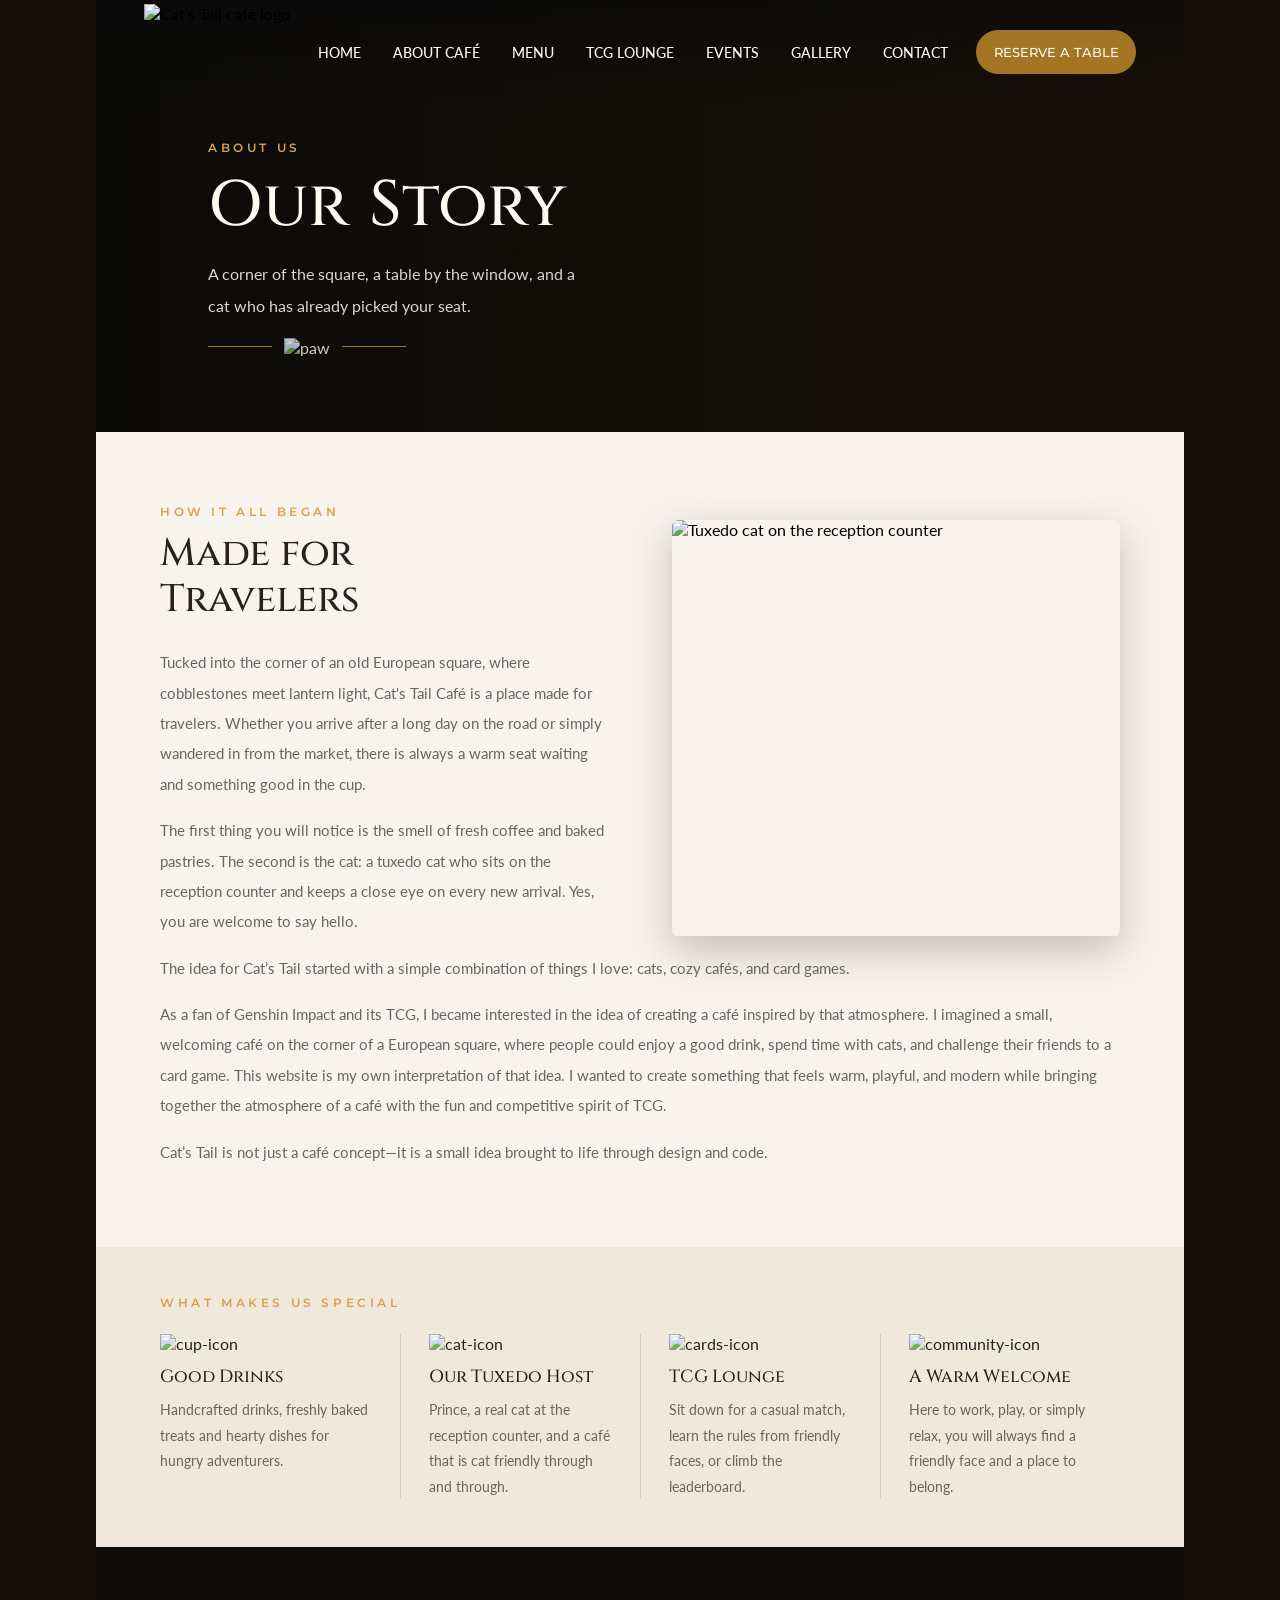
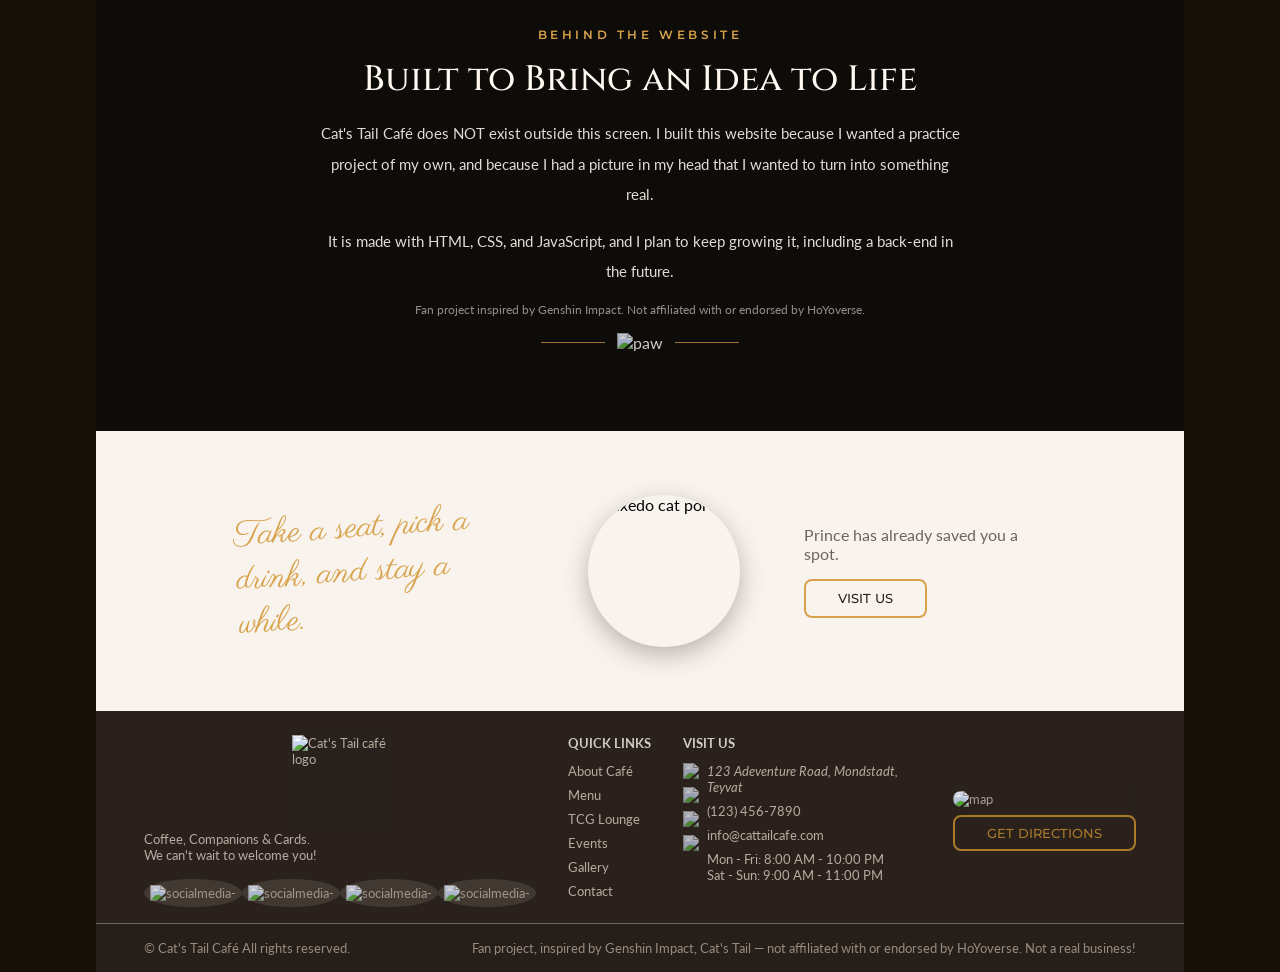
==== about.html @ 35243f30 "Add files via upload" ====
<!doctype html>
<html lang="en">
  <head>
    <meta charset="UTF-8" />
    <meta name="viewport" content="width=device-width, initial-scale=1.0" />
    <link rel="stylesheet" href="style--index.css" />
    <link rel="stylesheet" href="style--about.css" />
    <script src="js--index.js" defer></script>
    <title>Our Story – Cat's Tail Café</title>
    <link rel="shortcut icon" href="pointer/paw---icon-top.png" type="" />
  </head>

  <body>
    <!-- nav -->
    <nav class="nav-font">
      <div class="nav-logo">
        <img
          src="logo/logo.png"
          alt="Cat's Tail café logo"
          style="height: 6rem; filter: saturate(90%)"
        />
      </div>
      <!--logo-->
      <!-- hamburger button (visible only on small screens) -->
      <button
        class="menu-toggle"
        id="menuToggle"
        aria-label="Toggle menu"
        aria-controls="navMenu"
        aria-expanded="false"
      >
        <span></span>
        <span></span>
        <span></span>
      </button>

      <div class="nav-menu" id="navMenu">
        <ul>
          <li>
            <a href="index.html">HOME</a>
          </li>
          <li>
            <a href="about.html">ABOUT CAFÉ</a>
          </li>
          <li>
            <a href="menu.html">MENU</a>
          </li>
          <li>
            <a href="index.html#tcg">TCG LOUNGE</a>
          </li>
          <li>
            <a href="index.html#event-gallery">EVENTS</a>
          </li>
          <li>
            <a href="gallery.html">GALLERY</a>
          </li>
          <li>
            <a href="#footer" class="smooth-scroll" data-target="#footer"
              >CONTACT</a
            >
          </li>
        </ul>
        <!--nav-->

        <a href="reservation.html" class="btn-base btn-reserve"
          >RESERVE A TABLE</a
        >
        <!--reservation-->
      </div>
    </nav>
    <!-- main -->
    <main>
      <!-- HERO -->
      <section class="about-hero">
        <div class="about-hero-text">
          <p class="about-label">ABOUT US</p>
          <h1 class="heading-font">Our Story</h1>
          <p class="about-sub">
            A corner of the square, a table by the window, and a cat who has
            already picked your seat.
          </p>
          <div class="about-orn">
            <img
              src="icon/paw-img--ylw-removedbg.png"
              alt="paw"
              style="opacity: 80%"
            />
          </div>
        </div>
      </section>

      <!-- HOW IT ALL BEGAN -->
      <section class="about-begin">
        <div class="about-begin-text">
          <p class="about-label">HOW IT ALL BEGAN</p>
          <h2 class="heading-font">Made for<br />Travelers</h2>
          <p>
            Tucked into the corner of an old European square, where cobblestones
            meet lantern light, Cat's Tail Café is a place made for travelers.
            Whether you arrive after a long day on the road or simply wandered
            in from the market, there is always a warm seat waiting and
            something good in the cup.
          </p>
          <p>
            The first thing you will notice is the smell of fresh coffee and
            baked pastries. The second is the cat: a tuxedo cat who sits on the
            reception counter and keeps a close eye on every new arrival. Yes,
            you are welcome to say hello.
          </p>
        </div>
        <img
          src="img/about-begin--.png"
          alt="Tuxedo cat on the reception counter"
        />
      </section>
      <!-- about begin lower -->
      <section class="about-begin-lower">
        <div class="about-begin-text">
          <p>
            The idea for Cat’s Tail started with a simple combination of things
            I love: cats, cozy cafés, and card games.
          </p>
          <p>
            As a fan of Genshin Impact and its TCG, I became interested in the
            idea of creating a café inspired by that atmosphere. I imagined a
            small, welcoming café on the corner of a European square, where
            people could enjoy a good drink, spend time with cats, and challenge
            their friends to a card game. This website is my own interpretation
            of that idea. I wanted to create something that feels warm, playful,
            and modern while bringing together the atmosphere of a café with the
            fun and competitive spirit of TCG.
          </p>
          <p>
            Cat’s Tail is not just a café concept—it is a small idea brought to
            life through design and code.
          </p>
        </div>
      </section>

      <!-- WHAT MAKES US SPECIAL -->
      <section class="about-special">
        <p class="about-label">WHAT MAKES US SPECIAL</p>
        <div class="about-special-grid">
          <div class="about-special-item">
            <img src="icon/cup-icon-removebg.png" alt="cup-icon" />
            <h3 class="heading-font">Good Drinks</h3>
            <p>
              Handcrafted drinks, freshly baked treats and hearty dishes for
              hungry adventurers.
            </p>
          </div>
          <div class="about-special-item">
            <img src="icon/cat-icon--removedbg.png" alt="cat-icon" />
            <h3 class="heading-font">Our Tuxedo Host</h3>
            <p>
              Prince, a real cat at the reception counter, and a café that is
              cat friendly through and through.
            </p>
          </div>
          <div class="about-special-item">
            <img src="icon/cards-icon-removebg.png" alt="cards-icon" />
            <h3 class="heading-font">TCG Lounge</h3>
            <p>
              Sit down for a casual match, learn the rules from friendly faces,
              or climb the leaderboard.
            </p>
          </div>
          <div class="about-special-item">
            <img src="icon/community-icon-removebg.png" alt="community-icon" />
            <h3 class="heading-font">A Warm Welcome</h3>
            <p>
              Here to work, play, or simply relax, you will always find a
              friendly face and a place to belong.
            </p>
          </div>
        </div>
      </section>

      <!-- BEHIND THE WEBSITE -->
      <section class="about-mission">
        <div class="about-mission-text">
          <p class="about-label">BEHIND THE WEBSITE</p>
          <h2 class="heading-font">Built to Bring an Idea to Life</h2>
          <p>
            Cat's Tail Café does NOT exist outside this screen. I built this
            website because I wanted a practice project of my own, and because I
            had a picture in my head that I wanted to turn into something real.
          </p>
          <p>
            It is made with HTML, CSS, and JavaScript, and I plan to keep
            growing it, including a back-end in the future.
          </p>
          <small>
            Fan project inspired by Genshin Impact. Not affiliated with or
            endorsed by HoYoverse.
          </small>
          <div class="about-orn">
            <img
              src="icon/paw-img--ylw-removedbg.png"
              alt="paw"
              style="opacity: 80%"
            />
          </div>
        </div>
      </section>

      <!-- CLOSING -->
      <section class="about-closing">
        <p class="about-quote">Take a seat, pick a drink, and stay a while.</p>
        <img
          class="about-portrait"
          src="img/prince-portrait.png"
          alt="Tuxedo cat portrait"
        />
        <div class="about-closing-text">
          <p>Prince has already saved you a spot.</p>
          <a href="reservation.html" class="about-btn">VISIT US</a>
        </div>
      </section>
    </main>

    <!-- FOOTER  -->
    <footer>
      <div class="footer--up" id="footer">
        <div class="f-up--logos foot-up--box">
          <img
            src="logo/logo.png"
            alt="Cat's Tail café logo"
            style="height: 6rem; width: 6rem; filter: saturate(90%)"
          />

          <div>
            <div class="f-logos--text">
              <p>Coffee, Companions &amp Cards.</p>
              <p>We can't wait to welcome you!</p>
            </div>
            <div class="social-m--container">
              <div>
                <img
                  src="icon/instagram.png"
                  alt="socialmedia-"
                  style="
                    height: 1rem;
                    filter: opacity(80%);
                    background-color: transparent;
                  "
                />
              </div>
              <div>
                <img
                  src="icon/facebook.png"
                  alt="socialmedia-"
                  style="
                    height: 1rem;
                    filter: opacity(80%);
                    background-color: transparent;
                  "
                />
              </div>
              <div>
                <img
                  src="icon/icons8-x-50.png"
                  alt="socialmedia-"
                  style="
                    height: 1rem;
                    filter: opacity(80%);
                    background-color: transparent;
                  "
                />
              </div>
              <div>
                <a
                  href=""
                  target="_blank"
                  style="
                    text-decoration: none;
                    background-color: transparent;
                    height: 16px;
                  "
                >
                  <img
                    src="icon/linkedin.png"
                    alt="socialmedia-"
                    style="
                      height: 1rem;
                      filter: opacity(80%);
                      background-color: transparent;
                    "
                  />
                </a>
              </div>
            </div>
          </div>

          <!-- logo -->

          <!-- app links -->
        </div>
        <!--bla bla-->
        <div class="foot-up--box">
          <h5>QUICK LINKS</h5>
          <ul>
            <li>
              <a href="about.html"> About Café </a>
            </li>
            <li>
              <a href="menu.html"> Menu </a>
            </li>
            <li>
              <a href="tcg-how.html"> TCG Lounge </a>
            </li>
            <li>
              <a href="#" class="smooth-scroll" data-target="#event-gallery">
                Events
              </a>
            </li>
            <li>
              <a href="gallery.html"> Gallery </a>
            </li>
            <li>
              <a href="#footer" class="smooth-scroll" data-target="#footer">
                Contact
              </a>
            </li>
          </ul>
          <!--quick links-->
        </div>
        <div class="foot-up--box">
          <h5>VISIT US</h5>
          <div class="visit-container">
            <div>
              <img
                src="icon/icon--location.png"
                alt="location"
                style="
                  height: 1rem;
                  width: 1rem;
                  filter: opacity(70%);

                  margin: 0 0.5rem 0.5rem 0;
                "
              />
              <img
                src="icon/icon--phone.png"
                alt="phone"
                style="
                  height: 1rem;
                  width: 1rem;
                  filter: opacity(70%);
                  margin: 0 0.5rem 0.5rem 0;
                "
              />
              <img
                src="icon/icon--mail.png"
                alt="mail"
                style="
                  height: 1rem;
                  width: 1rem;
                  filter: opacity(70%);

                  margin: 0 0.5rem 0.5rem 0;
                "
              />
              <img
                src="icon/icon--calendar.png"
                alt="calendar"
                style="
                  height: 1rem;
                  width: 1rem;
                  filter: opacity(70%);
                  margin: 0 0.5rem 0.5rem 0;
                "
              />
            </div>
            <div class="visit-text">
              <address>
                <small> 123 Adeventure Road, Mondstadt, Teyvat </small>
              </address>
              <a href="tel:+1234567890">(123) 456-7890</a>
              <a href="mailto:info@cattailcafe.com">info@cattailcafe.com</a>
              <small>
                Mon - Fri: 8:00 AM - 10:00 PM
                <br />
                Sat - Sun: 9:00 AM - 11:00 PM
              </small>
            </div>
          </div>
        </div>
        <!--visit us-->
        <div class="foot-up--box foot--map">
          <img
            src="img/cat-tail--map.png"
            alt="map"
            style="
              max-width: 20rem;
              border-radius: 0.5rem;
              margin-bottom: 0.5rem;
              filter: opacity(90%);
            "
          />
          <a href="direction.html" class="btn-base-lined" target="_blank">
            GET DIRECTIONS
          </a>
        </div>
        <!--map-->
      </div>
      <!--upper-->
      <hr />
      <div class="foot-down--box">
        <p>&copy; Cat's Tail Café All rights reserved.</p>
        <p>
          Fan project, inspired by Genshin Impact, Cat's Tail — not affiliated
          with or endorsed by HoYoverse. Not a real business!
        </p>
      </div>
      <!--lower-->
    </footer>
    <!-- back to top -->
    <button class="back-to-top" id="backToTop" aria-label="Back to top">
      <svg
        viewBox="0 0 24 24"
        fill="none"
        stroke="currentColor"
        stroke-width="2.5"
        stroke-linecap="round"
        stroke-linejoin="round"
        aria-hidden="true"
      >
        <polyline points="6 15 12 9 18 15"></polyline>
      </svg>
    </button>
  </body>
</html>
---- style--index.css ----
@import url("https://fonts.googleapis.com/css2?family=BBH+Bartle&family=Cinzel:wght@400..900&family=Cormorant+Garamond:ital,wght@0,300..700;1,300..700&family=Lato:ital,wght@0,100;0,300;0,400;0,700;0,900;1,100;1,300;1,400;1,700;1,900&family=Montserrat:ital,wght@0,100..900;1,100..900&display=swap");
/* Card Titles */

:root {
  --color-bg-cream: #f8f3ec;
  --color-text-dark: #2a211c;
  --color-text-muted: #6e645c;
  --color-accent-gold: #d8a24c;
  --color-accent-gold-light: #ecb04a;
  --color-accent-wine: #8c3a3a;
  --color-accent-wine-hover: #6f2c2c;
}

* {
  margin: 0;
  padding: 0;
  box-sizing: border-box;
  font-family: "Lato";
  cursor: url("pointer/paw-cursor--20px.png"), auto;
}

html {
  -webkit-text-size-adjust: 100%;
}

body {
  padding: 0 6rem;
  background-color: #171007;
  overflow-x: hidden;
}

img {
  max-width: 100%;
}

.heading-font {
  font-family: "Cinzel", "Cormorant Garamond", serif;
}
button,
.nav-font {
  font-family: "Montserrat", sans-serif;
  font-weight: 500;
}

a:link {
  text-decoration: none;
  color: #fff9f2;
}
a:visited {
  text-decoration: none;
  color: #fff9f2;
}
a:hover {
  text-decoration: underline;
  color: #c8902e;
}
a:active {
  text-decoration: none;
  color: #fff9f2;
}
/* ************************ */
/* ************************ */
/* NAV ******************** */
nav {
  min-height: 5rem;
  margin: 0 6rem;
  background-image: linear-gradient(
    to bottom,
    rgba(10, 10, 10, 0.8),
    rgba(10, 10, 10, 0.01)
  );
  display: flex;
  justify-content: space-between;
  align-items: center;

  padding: 0.25rem 3rem;

  position: absolute;
  right: 0;
  left: 0;
  z-index: 10;
}
.nav-logo {
  display: flex;
  align-items: center;
  flex-shrink: 0;
}
/* desktop: wrapper is "invisible" so logo / links / reserve button
   are laid out by nav's space-between exactly like the original */
.nav-menu {
  display: contents;
}
nav ul {
  font-size: 14px;
  display: flex;
  align-items: center;
  gap: 2rem;
  list-style: none;
}

nav ul li a {
  position: relative;
  transition: color 0.3s;
}

nav ul li a:hover {
  text-decoration: none;
  color: #c8902e;
}

nav ul li a::after {
  content: "";
  position: absolute;
  left: 50%;
  bottom: -4px;
  width: 0;
  height: 1px;
  background-color: #e8a839;
  transform: translateX(-50%);
  transition: width 0.3s;
}

nav ul li a:hover::after {
  width: 100%;
}

/* hamburger button (hidden on desktop) */
.menu-toggle {
  display: none;
  flex-direction: column;
  justify-content: center;
  align-items: center;
  gap: 5px;

  width: 2.75rem;
  height: 2.75rem;
  background: transparent;
  border: none;
  border-radius: 0.5rem;
  flex-shrink: 0;
}
.menu-toggle span {
  display: block;
  width: 1.5rem;
  height: 2px;
  background-color: #fff9f2;
  border-radius: 2px;
  transition:
    transform 0.3s,
    opacity 0.3s;
}
.menu-toggle.active span:nth-child(1) {
  transform: translateY(7px) rotate(45deg);
}
.menu-toggle.active span:nth-child(2) {
  opacity: 0;
}
.menu-toggle.active span:nth-child(3) {
  transform: translateY(-7px) rotate(-45deg);
}
/* ********************** */
/* ********************** */
/* HERO ***************** */

.hero-content {
  background-image: url("img/hero--BG.png");
  background-size: cover;
  background-position: center;
  color: #fff9f2;

  height: 47rem;
  position: relative;
  display: flex;
  align-items: center;
}
.hero-content::before {
  content: "";
  position: absolute;
  inset: 0;
  background-image: linear-gradient(
    to right,
    rgba(0, 0, 0, 0.9),
    rgba(0, 0, 0, 0.1)
  );
}
.hero-text {
  padding: 0 6rem;
  width: 50%;
  position: relative;
  z-index: 1;

  display: flex;
  flex-direction: column;
  gap: 1rem;
}
h1 {
  font-size: 3.3rem;
  font-weight: 600;
  line-height: 3.8rem;
  word-spacing: 4px;
}

.hero-span {
  color: #ffd289;
  filter: opacity(80%);
}

.hero-btn-txt-container {
  width: fit-content;
  max-width: 100%;
  display: flex;
  flex-direction: column;
  gap: 1rem;
}
.hero-p {
  width: 22rem;
  max-width: 100%;
  line-height: 2rem;
  font-size: 1rem;
  font-weight: 500;
  filter: opacity(60%);
  word-spacing: 2px;
}

.hero-btn-container {
  display: flex;
  justify-content: space-between;
  flex-wrap: wrap;
  gap: 0.75rem;
}
.hero-btn {
  height: 3rem;
  padding: 1rem 2rem;
  border-radius: 0.7rem;
}
.hero-btn-left {
  background-color: var(--color-accent-gold);
  border-style: none;
  color: #fff9f2;
  font-weight: 600;
}
.hero-btn-right {
  background-color: rgba(255, 249, 242, 0);
  border-color: #fff9f2;
  border-style: solid;
  border-width: 2px;
  color: #fff9f2;
}

/* *************************** */
/* *************************** */
/* ABSOLUTE BOX ************** */
.abs-container {
  min-height: 14rem;
  width: 100%;
  max-width: 78rem;
  background-color: #fffdf9;

  margin: 0 auto;
  margin-top: -2rem;

  position: relative;
  z-index: 2;
  display: grid;
  grid-template-columns: 1fr auto 1fr auto 1fr auto 1fr;
  align-items: center;

  border-radius: 0.75rem;
  box-shadow:
    0 4px 8px 0 rgba(58, 42, 63, 0.03),
    0 4px 8px 0 rgba(110, 100, 92, 0.03);
}
.abs-- {
  min-height: 11rem;
  width: 100%;

  margin: 0 auto;
  padding: 0 1.5rem;
  display: flex;
  flex-direction: column;
  justify-content: center;
  align-items: center;
  text-align: center;
  gap: 0.75rem;
}
.abs-line {
  height: 10rem;
  width: 0rem;
  margin: 0;
  padding: 0;
  border: 1px solid rgba(58, 42, 63, 0.07);
}

.abs-icons {
  border-radius: 50%;
  box-shadow: 0 0px 10px 0 rgba(110, 100, 92, 0.2);
  filter: opacity(85%);
  margin-bottom: 1.25rem;
}
.abs-- h4 {
  color: var(--color-text-dark);
  font-size: small;
  filter: opacity(90%);
}
.abs-- p {
  color: var(--color-text-muted);
  font-size: small;
  filter: opacity(90%);
}

/* ****************************** */
/* ****************************** */
/* FEATURED ********************* */
.featured-container {
  background-color: var(--color-bg-cream);
  position: relative;
  z-index: 0;
  margin-top: -12rem;
  padding: 14rem 0 6rem 0;

  display: flex;
  flex-direction: column;
  align-items: center;
  justify-content: center;
}
.featured-header {
  width: 100%;
  max-width: 1100px;
  display: grid;
  grid-template-columns: 1fr auto 1fr;
  align-items: center;
  margin-bottom: 1rem;
}
.featured-header h2 {
  grid-column: 2;
  justify-self: center;
}
.featured-header a {
  color: var(--color-accent-gold-light);
  text-shadow: 1px 0 2px rgba(110, 100, 92, 0.5);
  grid-column: 3;
  justify-self: end;
  font-size: small;
}
.featured-header a:hover {
  text-shadow: none;
}
.featured-container h2 {
  color: var(--color-text-dark);
  font-weight: 600;
}

.menu-card {
  background-color: #fff9f2;

  position: relative;
  width: 17.5rem;
  height: 19rem;

  padding: 1rem 6rem 1rem 1rem;
  margin: 0 0.5rem;

  display: flex;
  flex-direction: column;
  gap: 0.75rem;

  border-radius: 0.75rem;
  box-shadow:
    0 4px 12px 0 rgba(58, 42, 63, 0.03),
    0 4px 12px 0 rgba(110, 100, 92, 0.03);

  overflow: hidden;
}

.menu-card h4,
.menu-card span {
  color: var(--color-text-dark);
  font-size: small;
  font-weight: 600;
  filter: opacity(90%);
}
.menu-card span {
  color: #674a18;
}
.menu-card p {
  color: var(--color-text-muted);
  font-size: 12px;
  filter: opacity(90%);
}

.menu-card img {
  display: block;
  height: 10rem;
  max-width: none;
  object-fit: cover;
  object-position: center;
  border-radius: 0.5rem;

  margin-top: -1rem;
  margin-left: -1rem;
  margin-right: -6rem;

  box-shadow:
    0 4px 12px 0 rgba(58, 42, 63, 0.03),
    0 4px 12px 0 rgba(110, 100, 92, 0.1);
}

.featured-slider {
  position: relative;
  display: flex;
  align-items: center;
  justify-content: center;
  width: 100%;
  max-width: 78rem;
  margin: 0 auto;
}

.featured-viewport {
  overflow: hidden;
  flex: 1 1 auto;
  min-width: 0;
}

.featured-track {
  display: flex;
  gap: 1rem;
  transition: transform 0.6s ease;
}

.featured-track .menu-card {
  flex: 0 0 auto;
}

.featured-slider-btn {
  flex-shrink: 0;
  width: 2.5rem;
  height: 2.5rem;
  margin: 0 1rem;

  border-radius: 50%;
  border: none;
  background-color: #fff9f2;
  box-shadow:
    0 4px 12px 0 rgba(58, 42, 63, 0.03),
    0 4px 12px 0 rgba(110, 100, 92, 0.03);

  font-size: 0.75rem;
  color: #554d47;
  cursor: pointer;

  display: flex;
  align-items: center;
  justify-content: center;
  z-index: 10;
}

.featured-dots {
  display: flex;
  justify-content: center;
  gap: 0.5rem;
  margin-top: 1.5rem;
}

.featured-dot {
  width: 8px;
  height: 8px;
  border-radius: 50%;
  border: none;
  background-color: rgba(110, 100, 92, 0.25);
  cursor: pointer;
  padding: 0;
  transition: background-color 0.3s;
}

.featured-dot.active {
  background-color: var(--color-accent-gold);
}

/* **************************** */
/* **************************** */
/* TCG ************************ */
.tcg-container {
  position: relative;
  background-color: #3a2a3f;

  display: grid;
  grid-template-columns: 40% 60%;
  align-items: center;

  margin-top: -1rem;

  border-radius: 1rem 1rem 0 0;
}
.tcg-img-container {
  position: relative;
  display: inline-block;
}
.tcg-container img {
  display: block;
  border-radius: 0 1rem 0 0;
}
.tcg-img-container::after {
  content: "";
  position: absolute;
  top: 0;
  left: 0;

  width: 100%;
  height: 100%;
  background-image: linear-gradient(
    to right,
    rgba(58, 42, 63, 1),
    rgba(58, 42, 63, 0)
  );
}
.tcg-container--left {
  color: #fff9f2;
  padding: 2rem 1rem 2rem 4rem;
}

.tcg-txt-container h2 {
  margin-bottom: 1.5rem;
  font-weight: 600;
}
.tcg-txt-container p {
  max-width: 18rem;
  margin-bottom: 1.25rem;
  font-size: small;
  filter: opacity(70%);
}
.tcg-txt-container :first-child {
  font-size: medium;
  filter: opacity(80%);
}
.tcg-board-container {
  display: flex;
  justify-content: space-between;
  align-items: center;
  margin-bottom: 1.5rem;

  font-size: small;
  filter: opacity(80%);
}
.tcg-board-container * {
  margin-bottom: 0.25rem;
}
.tcg-board-texts p {
  font-weight: 700;
}

.tcg-board-spacer {
  height: 4rem;
  width: 0;
  margin: 0;
  padding: 0;
  border: 1.5px solid rgba(110, 100, 92, 0.2);
}

.tcg-container--left .btn-base {
  background-color: var(--color-accent-gold);
  color: #fffdf9;
  border-radius: 0.5rem;
  border: none;
  padding: 0.75rem 2rem;
  align-self: center;
  justify-content: center;
}
.tcg-btn-container {
  display: flex;
  flex-wrap: wrap;
  gap: 1rem;
  margin-top: 0.5rem;
}
/* ********************************** */
/* ********************************** */
/* EVENTS + GALLERY ***************** */
.event-gallery-container {
  position: relative;

  background-color: #fff9f2;

  display: grid;
  grid-template-columns: 48.5% auto 48.5%;
  justify-content: space-between;
  align-items: center;
}
.event-container {
  padding: 2rem 3rem 1.5rem 4rem;
  display: flex;
  flex-direction: column;
}
.event-container::before {
  content: "";
  position: absolute;

  background-image: url(img/sketch--coffee.png);
  background-color: #fff9f2;
  background-size: 20rem;
  background-repeat: no-repeat;
  background-position: bottom;

  height: 11rem;
  width: 11rem;

  bottom: 0.5rem;
  right: 52%;

  filter: opacity(30%) saturate(20%);
}
.event-header {
  display: grid;
  grid-template-columns: auto auto;
  justify-content: space-between;
  align-items: center;

  margin-bottom: 1.5rem;
}
.event-header h2,
.gallery-txt h2 {
  font-size: large;
  font-weight: 700;
  filter: opacity(80%);
}
.event-header a {
  color: var(--color-accent-gold-light);
  text-shadow: 1px 0 2px rgba(110, 100, 92, 0.5);
  justify-self: end;
  font-size: 12px;
}
.event-header a:hover {
  text-shadow: none;
}

.event-article-container {
  display: grid;
  grid-template-columns: 11% 89%;
}

.event-art--date {
  display: flex;
  flex-direction: column;
}
.event-art--date img {
  margin-bottom: 1rem;
}

.event-card {
  display: flex;
  flex-direction: row;
  align-items: center;
  margin-bottom: 0.5rem;
}

.event-card div {
  margin-left: 1rem;

  display: flex;
  flex-direction: column;
}
.event-card-txt,
.gallery-txt p,
.tests-upper,
.tests-lower {
  color: var(--color-text-muted);
  font-size: small;
  line-height: 1.1rem;
}
.event-card-txt span {
  color: #554d47;
  font-size: medium;
  font-weight: 500;
}

.event-art--txt .btn-base-lined {
  background-color: transparent;
  color: rgba(42, 33, 28, 0.9);
  font-weight: 500;
  font-size: small;
  border-radius: 0.5rem;
  border: 2px solid var(--color-accent-gold);
  padding: 0.5rem 3rem;
  margin: 0.5rem 1rem;
}

.event-card-spliter {
  border: 1px solid rgba(110, 100, 92, 0.07);
  margin: 0 0 0.5rem 1rem;
}
.event-gallery-spliter {
  margin: 0 1rem;
  padding: 8rem 0;
  border: 1px solid rgba(110, 100, 92, 0.1);
  width: 0;
}

.gallery-container {
  position: relative;

  padding-left: 3rem;

  display: flex;
  flex-direction: column;
  align-items: flex-start;
}
.gallery-container::before {
  content: "";
  position: absolute;

  background-image: url(img/sketch--cafe.png);
  background-color: #fff9f2;
  background-size: 20rem;
  background-repeat: no-repeat;
  background-position: bottom;

  height: 13rem;
  width: 18rem;

  top: -1rem;
  right: 2rem;

  filter: opacity(30%) saturate(20%);
}

.gallery-container .btn-base-lined {
  background-color: transparent;
  color: rgba(42, 33, 28, 0.9);
  font-weight: 500;
  font-size: small;
  border-radius: 0.5rem;
  border: 2px solid var(--color-accent-gold);
  padding: 0.5rem 2rem;
  margin-bottom: 2.75rem;
}
.gallery-txt {
  display: grid;
  grid-template-columns: auto;
  margin-bottom: 1rem;
}
.gallery-txt h2 {
  margin-bottom: 1.5rem;
}

.gallery-img-container {
  display: flex;
  flex-wrap: wrap;
  gap: 0.5rem;
}
.gallery-img-container * {
  border-radius: 0.5rem;
}

/* ******************************** */
/* ******************************** */
/* RATINGS */

.rating-container {
  background-color: var(--color-bg-cream);
  position: relative;
  z-index: 0;

  padding: 2rem 7rem 1rem 7rem;
  display: flex;
  flex-direction: column;
  align-items: center;
  justify-content: center;
}
.rating-container h3 {
  font-size: medium;
  font-weight: 700;
  filter: opacity(80%);

  margin-bottom: 0.5rem;
}
.rate-art-container {
  position: relative;
  display: flex;
  width: 100%;

  align-items: center;
  justify-content: center;
}

.viewport {
  overflow: hidden;
  width: 100%;
}

.testimonial-track {
  display: flex;
  align-items: stretch;
  gap: 2rem;
  transition: transform 0.4s ease;
}

.testimonials {
  flex: 0 0 calc((100% - 2 * 2rem) / 3);
  display: flex;
  flex-direction: column;
  justify-content: space-between;

  box-sizing: border-box;
  border-radius: 0.5rem;

  background-color: #fff9f2;
  box-shadow:
    0 4px 12px 0 rgba(58, 42, 63, 0.03),
    0 4px 12px 0 rgba(110, 100, 92, 0.03);

  padding: 1rem;
}

.stars {
  color: #efa930;
  margin-bottom: 1rem;
  font-size: large;
}
.avatar {
  height: 2rem;
  border-radius: 50%;
  display: block;
  object-fit: cover;
  margin-right: 0.5rem;
}

.tests-upper {
  padding: 0 1rem;

  text-align: center;
  margin-bottom: 1rem;
}

.tests-lower {
  display: flex;
  align-items: center;
}

.slider-btn {
  position: relative;
  flex-shrink: 0;

  width: 2.5rem;
  height: 2.5rem;

  margin: 2rem 3rem;

  border-radius: 50%;
  border: none;

  background-color: #fff;
  box-shadow:
    0 4px 12px 0 rgba(58, 42, 63, 0.03),
    0 4px 12px 0 rgba(110, 100, 92, 0.03);
  font-size: 0.75rem;
  color: #554d47;
  cursor: pointer;

  display: flex;
  align-items: center;
  justify-content: center;
  z-index: 10;
}

.rate-art-btn {
  background-color: #fff9f2;

  padding: 1rem;
  border-radius: 50%;

  box-shadow:
    0 4px 12px 0 rgba(58, 42, 63, 0.03),
    0 4px 12px 0 rgba(110, 100, 92, 0.03);

  align-items: center;
  justify-content: center;
}
.rate-art-btn button {
  border: none;
  background-color: transparent;
}

.prev-btn {
  left: 0;
}
.next-btn {
  right: 0;
}

/* ******************************* */
/* ******************************* */
/* FOOTER************************* */
footer * {
  background-color: var(--color-text-dark);

  color: #b8aa9f;
  text-decoration: none;
  font-size: small;
}
.footer--up {
  position: relative;
  display: grid;
  grid-template-columns: auto auto auto auto;
  justify-content: space-between;
  gap: 2rem;

  padding: 1.5rem 3rem 1rem 3rem;
}
.foot-up--box {
  display: flex;
  flex-direction: column;
}
.foot-up--box ul {
  list-style: none;
}
.foot-up--box ul,
.foot-up--box a {
  color: #b8aa9f;
}
.foot-up--box h5 {
  color: var(--color-bg-cream);
  filter: opacity(80%);

  margin-bottom: 0.75rem;
}
.social-m--container {
  display: flex;
  flex-direction: row;
  justify-content: space-around;
}
.social-m--container div {
  background-color: #554d4788;

  display: flex;
  flex-direction: row;
  align-items: center;

  padding: 6px;

  border-radius: 50%;
}
.f-up--logos {
  display: flex;

  align-items: center;
}
.f-up--logos > div {
  display: flex;
  flex-direction: column;
  gap: 1rem;
}

.visit-container {
  display: grid;
  grid-template-columns: max-content auto;
}
.visit-container div {
  display: flex;
  flex-direction: column;
}
.visit-text *,
.foot-up--box li {
  margin-bottom: 0.5rem;
}

.foot--map {
  display: flex;
  flex-direction: column;
  justify-content: center;
}

.foot--map a {
  display: flex;
  justify-content: center;
  align-items: center;
  align-self: stretch;

  border-radius: 0.5rem;
  border: 2px solid #c8902e;
  color: #c8902e;
  font-weight: 500;

  filter: opacity(80%);
}

footer hr {
  border: 0;
  border-top: 1px solid var(--color-text-muted);
}

.foot-down--box {
  padding: 1rem 3rem;

  display: flex;
  justify-content: space-between;
  align-items: center;
  gap: 1rem;

  filter: opacity(80%);
}

.btn-base,
.btn-base-lined,
.btn-reserve {
  display: inline-flex;
  align-items: center;
  justify-content: center;
  text-decoration: none;
  font-family: "Montserrat", sans-serif;
  font-weight: 500;

  border-radius: 0.5rem;
  padding: 0.5rem 2rem;
  font-size: small;

  transition:
    opacity 0.3s,
    background-color 0.3s,
    color 0.3s,
    border-color 0.3s;
}

.btn-base:hover {
  background-color: var(--color-accent-wine);
  color: var(--color-bg-cream);
  text-decoration: none;
}

.btn-base-lined:hover {
  background-color: var(--color-accent-wine);
  color: var(--color-bg-cream);
  border: 2px solid var(--color-accent-wine);
  font-weight: 500;
  text-decoration: none;
}
.btn-reserve:hover {
  background-color: rgb(246, 177, 57);
  color: #2a211c;
  transform: scale(1.05);
}

.tcg-container--left .btn-base-lined {
  border: 2px solid #fff9f2;
  color: #fff9f2;
  background-color: transparent;
}

.tcg-container--left .btn-base-lined:hover {
  background-color: var(--color-accent-wine);
  border-color: var(--color-accent-wine);
  color: var(--color-bg-cream);
}

.btn-base-lined a {
  background-color: transparent;
}

.btn-reserve {
  width: 10rem;
  height: 2.75rem;
  flex-shrink: 0;

  background-color: rgba(200, 144, 46, 0.8);
  color: #fff9f2;

  border: none;
  border-radius: 999px;

  padding: 0.5rem 1rem;

  font-size: small;
  font-weight: 500;
}

/* ***************************** */
/* ***************************** */
/* ***********notif************* */
.notif-overlay {
  position: fixed;
  inset: 0;
  background-color: rgba(10, 10, 10, 0.6);
  display: flex;
  align-items: center;
  justify-content: center;
  z-index: 999;

  opacity: 0;
  visibility: hidden;
  transition: opacity 0.3s ease;
}

.notif-overlay.active {
  opacity: 1;
  visibility: visible;
}

.notif-box {
  position: relative;
  overflow: hidden;
  background: rgba(248, 243, 236, 0.55);
  backdrop-filter: blur(20px) saturate(180%);
  -webkit-backdrop-filter: blur(20px) saturate(180%);
  border: 1px solid rgba(255, 255, 255, 0.3);
  border-radius: 1rem;

  padding: 2.5rem 2rem;
  width: 24rem;
  max-width: 90%;
  text-align: center;

  transform: translateY(-20px);
  transition: transform 0.3s ease;
}

.notif-overlay.active .notif-box {
  transform: translateY(0);
}
.notif-overlay {
  background-color: rgba(10, 10, 10, 0.5);
  backdrop-filter: blur(4px);
  -webkit-backdrop-filter: blur(4px);
}

.notif-logo {
  height: 4rem;
  margin-bottom: 1rem;
}
.notif-box {
  box-shadow:
    0 0 40px 5px rgba(216, 162, 76, 0.35),
    0 8px 32px rgba(0, 0, 0, 0.2);
}

@keyframes glow-pulse {
  0%,
  100% {
    box-shadow:
      0 0 30px 4px rgba(216, 162, 76, 0.3),
      0 8px 32px rgba(0, 0, 0, 0.2);
  }
  50% {
    box-shadow:
      0 0 50px 8px rgba(216, 162, 76, 0.5),
      0 8px 32px rgba(0, 0, 0, 0.2);
  }
}

.notif-overlay.active .notif-box {
  transform: translateY(0);
  animation: glow-pulse 2.5s ease-in-out infinite;
}

.notif-box h3 {
  color: var(--color-text-dark);
  font-weight: 700;
  margin-bottom: 0.75rem;
}

.notif-box p {
  color: var(--color-text-muted);
  font-size: small;
  line-height: 1.5rem;
  margin-bottom: 1.5rem;
}

/* دکمه بستن (X) */
.notif-close {
  position: absolute;
  top: 0.75rem;
  right: 1rem;

  width: 2rem;
  height: 2rem;

  background: none;
  border: none;

  font-size: 1.4rem;
  line-height: 1;
  color: var(--color-text-muted);

  cursor: pointer;
  border-radius: 50%;
  transition:
    background-color 0.2s,
    color 0.2s;
}

.notif-close:hover {
  background-color: rgba(140, 58, 58, 0.1);
  color: var(--color-accent-wine);
}

.notif-btn {
  padding: 0.6rem 2.5rem;
}

.sparkle {
  position: absolute;
  width: 4px;
  height: 4px;
  background-color: #ffd289;
  border-radius: 50%;
  box-shadow: 0 0 6px 2px rgba(255, 210, 137, 0.8);
  opacity: 0;
  pointer-events: none;
  animation: sparkle-twinkle 2.5s ease-in-out infinite;
}

.sparkle-1 {
  top: 15%;
  left: 10%;
  animation-delay: 0s;
}
.sparkle-2 {
  top: 25%;
  left: 85%;
  animation-delay: 0.5s;
}
.sparkle-3 {
  top: 70%;
  left: 15%;
  animation-delay: 1s;
}
.sparkle-4 {
  top: 80%;
  left: 90%;
  animation-delay: 1.5s;
}
.sparkle-5 {
  top: 45%;
  left: 50%;
  animation-delay: 2s;
}

@keyframes sparkle-twinkle {
  0%,
  100% {
    opacity: 0;
    transform: scale(0.5);
  }
  50% {
    opacity: 1;
    transform: scale(1.3);
  }
}

/* ***************************** */
/* ***************************** */
/* BACK TO TOP (circle) ********** */
.back-to-top {
  position: fixed;
  right: 1.5rem;
  bottom: 1.5rem;
  z-index: 50;

  width: 3rem;
  height: 3rem;
  padding: 0;

  display: flex;
  align-items: center;
  justify-content: center;

  border: none;
  border-radius: 50%;
  background-color: rgba(200, 144, 46, 0.9);
  color: #fff9f2;
  box-shadow: 0 4px 14px rgba(0, 0, 0, 0.35);

  opacity: 0;
  visibility: hidden;
  transform: translateY(12px);
  transition:
    opacity 0.3s,
    visibility 0.3s,
    transform 0.3s,
    background-color 0.3s;
}
.back-to-top.show {
  opacity: 1;
  visibility: visible;
  transform: translateY(0);
}
.back-to-top:hover {
  background-color: var(--color-accent-wine);
}
.back-to-top svg {
  width: 1.25rem;
  height: 1.25rem;
  background: transparent;
}
.back-to-top svg * {
  background: transparent;
}

/* ***************************** */
/* ***************************** */
/* RESPONSIVE ******************** */

/* ---- large laptops ---- */
@media (max-width: 1200px) {
  body {
    padding: 0 2rem;
  }
  nav {
    margin: 0 2rem;
    padding: 0.25rem 2rem;
  }
  nav ul {
    gap: 1.25rem;
  }
  .hero-text {
    padding: 0 3rem;
  }
  .tcg-container--left {
    padding: 2rem 1rem 2rem 2.5rem;
  }
  .event-container {
    padding: 2rem 2rem 1.5rem 2.5rem;
  }
  .rating-container {
    padding: 2rem 2rem 1rem 2rem;
  }
  .slider-btn {
    margin: 2rem 1.5rem;
  }
}

/* ---- tablets & below: hamburger menu ---- */
@media (max-width: 992px) {
  nav {
    padding: 0.25rem 1rem;
  }
  .menu-toggle {
    display: flex;
  }
  .nav-menu {
    display: none;
    position: absolute;
    top: 100%;
    left: 0;
    right: 0;
    margin: 0;
    padding: 1.5rem 1rem 2rem;

    flex-direction: column;
    align-items: center;
    gap: 1.5rem;

    background-color: rgba(23, 16, 7, 0.97);
    border-radius: 0 0 0.75rem 0.75rem;
    box-shadow: 0 12px 24px rgba(0, 0, 0, 0.4);
  }
  .nav-menu.active {
    display: flex;
  }
  nav ul {
    flex-direction: column;
    gap: 1.25rem;
    font-size: 15px;
    text-align: center;
  }

  .hero-content {
    height: auto;
    min-height: 40rem;
    padding: 8rem 0 5rem;
  }
  .hero-text {
    width: 80%;
    padding: 0 2rem;
  }

  .abs-container {
    grid-template-columns: 1fr 1fr;
    padding: 1rem;
    row-gap: 0.5rem;
  }
  .abs-line {
    display: none;
  }
  .abs-- {
    min-height: 0;
    padding: 1.25rem 1rem;
  }

  .featured-container {
    margin-top: -6rem;
    padding: 8rem 0 4rem;
  }

  .tcg-container {
    grid-template-columns: 1fr;
  }
  .tcg-container--left {
    padding: 2.5rem 2rem;
  }
  .tcg-txt-container p {
    max-width: 30rem;
  }
  .tcg-board-container {
    display: grid;
    grid-template-columns: 1fr 1fr;
    gap: 1rem;
  }
  .tcg-board-spacer {
    display: none;
  }
  .tcg-container img {
    width: 100%;
    border-radius: 0;
  }
  .tcg-img-container {
    display: block;
  }
  .tcg-img-container::after {
    background-image: linear-gradient(
      to bottom,
      rgba(58, 42, 63, 1),
      rgba(58, 42, 63, 0)
    );
  }

  .event-gallery-container {
    grid-template-columns: 1fr;
  }
  .event-container::before,
  .gallery-container::before {
    display: none;
  }
  .event-container {
    padding: 2.5rem 2rem 1.5rem;
  }
  .event-article-container {
    grid-template-columns: 4.5rem 1fr;
  }
  .event-gallery-spliter {
    width: calc(100% - 4rem);
    margin: 0 2rem;
    padding: 0;
  }
  .gallery-container {
    padding: 2rem;
  }

  .testimonials {
    flex: 0 0 calc((100% - 2rem) / 2);
  }
  .slider-btn {
    margin: 2rem 0.75rem;
  }
  .rating-container {
    padding: 2rem 1rem 1.5rem;
  }

  .footer--up {
    grid-template-columns: 1fr 1fr;
    padding: 1.5rem 2rem 1rem;
    gap: 2rem;
  }
  .foot-down--box {
    padding: 1rem 2rem;
  }
}

/* ---- phones ---- */
@media (max-width: 768px) {
  body {
    padding: 0 0.75rem;
  }
  nav {
    margin: 0 0.75rem;
  }
  .nav-logo img {
    height: 4.5rem !important;
  }
  h1 {
    font-size: 2.3rem;
    line-height: 2.8rem;
  }
  .hero-content {
    min-height: 36rem;
  }
  .hero-text {
    width: 100%;
    padding: 0 1.25rem;
  }
  .hero-p {
    line-height: 1.7rem;
    font-size: 0.95rem;
  }

  .featured-header {
    grid-template-columns: 1fr;
    justify-items: center;
    gap: 0.5rem;
    padding: 0 1rem;
  }
  .featured-header h2,
  .featured-header a {
    grid-column: 1;
    justify-self: center;
  }

  .foot-down--box {
    flex-direction: column;
    text-align: center;
  }
}

@media (max-width: 640px) {
  .featured-slider-btn {
    position: absolute;
    top: 45%;
    width: 2rem;
    height: 2rem;
    margin: 0;
  }
  .featured-prev {
    left: 0.25rem;
  }
  .featured-next {
    right: 0.25rem;
  }

  .testimonials {
    flex: 0 0 100%;
  }
  .testimonial-track {
    gap: 1rem;
  }
  .slider-btn {
    width: 2rem;
    height: 2rem;
    margin: 1rem 0.25rem;
  }
  .rating-container {
    padding: 2rem 0.5rem 1.5rem;
  }

  .event-container {
    padding: 2rem 1rem 1rem;
  }
  .event-art--txt .btn-base-lined {
    padding: 0.5rem 1.5rem;
    margin: 0.5rem 0 0.5rem 1rem;
  }
  .gallery-container {
    padding: 1.5rem 1rem 2rem;
  }
  .gallery-img-container img {
    height: 5.5rem !important;
  }

  .tcg-container--left {
    padding: 2rem 1.25rem;
  }

  .footer--up {
    grid-template-columns: 1fr;
    padding: 1.5rem 1.25rem 1rem;
  }
  .f-up--logos {
    justify-content: flex-start;
  }
  .foot--map img {
    max-width: 100% !important;
  }
  .foot-down--box {
    padding: 1rem 1.25rem;
  }

  .back-to-top {
    right: 1rem;
    bottom: 1rem;
    width: 2.75rem;
    height: 2.75rem;
  }
}

@media (max-width: 520px) {
  .abs-container {
    grid-template-columns: 1fr;
  }
  .abs-icons {
    margin-bottom: 0.5rem;
  }
  .featured-container {
    margin-top: -4rem;
    padding-top: 6rem;
  }
  .tcg-board-container {
    grid-template-columns: 1fr;
  }
  .notif-box {
    padding: 2rem 1.25rem;
  }
}
---- style--about.css ----
@import url("https://fonts.googleapis.com/css2?family=Parisienne&display=swap");

.about-label {
  font-family: "Montserrat", sans-serif;
  font-size: 0.75rem;
  font-weight: 600;
  letter-spacing: 0.3em;
  color: var(--color-accent-gold);
}
.about-orn {
  display: flex;
  align-items: center;
  gap: 0.75rem;
}
.about-orn::before,
.about-orn::after {
  content: "";
  width: 4rem;
  height: 1px;
  background-color: var(--color-accent-gold);
  opacity: 0.7;
}
.about-orn img {
  height: 18px;
}

/* ************************ */
/* HERO ******************* */
.about-hero {
  position: relative;
  height: 27rem;
  display: flex;
  align-items: center;
  color: #fff9f2;
  background-image: url("img/about-hero--.png");
  background-size: cover;
  background-position: center 100%;
}
.about-hero::before {
  content: "";
  position: absolute;
  inset: 0;
  background-image: linear-gradient(
    to right,
    rgba(10, 10, 10, 0.92),
    rgba(10, 10, 10, 0.5) 45%,
    rgba(10, 10, 10, 0.05)
  );
}
.about-hero-text {
  position: relative;
  z-index: 1;
  max-width: 40rem;
  padding: 4rem 7rem 0;

  display: flex;
  flex-direction: column;
  gap: 1rem;
}
.about-hero-text h1 {
  font-size: 4rem;
  line-height: 1.1;
  font-weight: 500;
}
.about-sub {
  max-width: 24rem;
  line-height: 2rem;
  opacity: 0.85;
}

/* ************************ */
/* HOW IT ALL BEGAN ******* */
.about-begin {
  background-color: var(--color-bg-cream);
  padding: 4.5rem 4rem 0rem 4rem;

  display: grid;
  grid-template-columns: 1fr 1fr;
  gap: 4rem;
  align-items: center;
}
.about-begin h2 {
  font-size: 2.4rem;
  line-height: 1.2;
  font-weight: 500;
  color: var(--color-text-dark);
  margin: 0.75rem 0 1.5rem;
}
.about-begin-text p:not(.about-label) {
  color: var(--color-text-muted);
  font-size: 0.95rem;
  line-height: 1.9rem;
  margin-bottom: 1rem;
}

.about-begin img {
  width: 100%;
  height: 26rem;
  object-fit: cover;
  object-position: center;
  border-radius: 0.4rem;
  box-shadow: 0 14px 40px rgba(42, 33, 28, 0.25);
}
.about-begin-lower {
  background-color: var(--color-bg-cream);
  padding: 0 4rem 4rem 4rem;
}
.about-begin-lower .about-begin-text {
  max-width: 60rem;
}

/* ************************ */
/* WHAT MAKES US SPECIAL ** */
.about-special {
  background-color: #f0e8db;
  padding: 3rem 4rem;
}
.about-special-grid {
  display: grid;
  grid-template-columns: repeat(4, 1fr);
  margin-top: 1.5rem;
}
.about-special-item {
  padding: 0 1.75rem;
}
.about-special-item:first-child {
  padding-left: 0;
}
.about-special-item + .about-special-item {
  border-left: 1px solid rgba(110, 100, 92, 0.2);
}
.about-special-item img {
  height: 70px;
  margin-bottom: 0.75rem;
  filter: opacity(85%);
}
.about-special-item h3 {
  font-size: 1.1rem;
  font-weight: 500;
  color: var(--color-text-dark);
  margin-bottom: 0.5rem;
}
.about-special-item p {
  font-size: 0.88rem;
  line-height: 1.6rem;
  color: var(--color-text-muted);
}

/* ************************ */
/* BEHIND THE WEBSITE ***** */
.about-mission {
  position: relative;
  color: #fff9f2;
  text-align: center;
  padding: 5rem 4rem;
  background-image: url("img/cafe-out-view.png");
  background-size: cover;
  background-position: center;
}
.about-mission::before {
  content: "";
  position: absolute;
  inset: 0;
  background-color: rgba(10, 10, 10, 0.65);
}
.about-mission-text {
  position: relative;
  z-index: 1;
  max-width: 40rem;
  margin: 0 auto;

  display: flex;
  flex-direction: column;
  align-items: center;
  gap: 1rem;
}
.about-mission-text h2 {
  font-size: 2.2rem;
  line-height: 1.25;
  font-weight: 500;
}
.about-mission-text p:not(.about-label) {
  font-size: 0.95rem;
  line-height: 1.9rem;
  opacity: 0.88;
}
.about-mission-text small {
  font-size: 0.75rem;
  opacity: 0.55;
}

/* ************************ */
/* CLOSING **************** */
.about-closing {
  background-color: var(--color-bg-cream);
  padding: 4rem;

  display: flex;
  align-items: center;
  justify-content: center;
  gap: 4rem;
}
.about-quote {
  font-family: "Parisienne", cursive;
  font-size: 2.2rem;
  line-height: 1.25;
  color: var(--color-accent-gold);
  max-width: 18rem;
  transform: rotate(-4deg);
}
.about-portrait {
  width: 9.5rem;
  height: 9.5rem;
  border-radius: 50%;
  object-fit: cover;
  box-shadow: 0 8px 24px rgba(42, 33, 28, 0.3);
}
.about-closing-text p {
  color: var(--color-text-muted);
  max-width: 15rem;
  margin-bottom: 1rem;
}

.about-closing .about-btn {
  display: inline-flex;
  align-items: center;
  justify-content: center;
  font-family: "Montserrat", sans-serif;
  font-size: small;
  font-weight: 500;
  color: var(--color-text-dark);
  border: 2px solid var(--color-accent-gold);
  border-radius: 0.5rem;
  padding: 0.6rem 2rem;
  transition:
    background-color 0.3s,
    color 0.3s,
    border-color 0.3s;
}
.about-closing .about-btn:hover {
  background-color: var(--color-accent-wine);
  border-color: var(--color-accent-wine);
  color: var(--color-bg-cream);
  text-decoration: none;
}

/* ************************ */
/* RESPONSIVE ************* */
@media (max-width: 1200px) {
  .about-hero-text {
    padding: 4rem 3rem 0;
  }
  .about-begin {
    padding: 4rem 2.5rem 0;
    gap: 3rem;
  }
  .about-begin-lower {
    padding: 0 2.5rem 3.5rem;
  }
  .about-special {
    padding: 3rem 2.5rem;
  }
  .about-mission {
    padding: 4.5rem 2.5rem;
  }
}

@media (max-width: 900px) {
  .about-hero {
    height: 24rem;
  }
  .about-hero-text h1 {
    font-size: 3.2rem;
  }
  .about-begin {
    grid-template-columns: 1fr;
    gap: 2rem;
  }
  .about-begin img {
    height: 20rem;
  }
  .about-special-grid {
    grid-template-columns: 1fr 1fr;
    row-gap: 2rem;
    column-gap: 2rem;
  }
  .about-special-item,
  .about-special-item:first-child {
    padding: 0;
  }
  .about-special-item + .about-special-item {
    border-left: none;
  }
  .about-closing {
    flex-wrap: wrap;
    gap: 2rem;
    padding: 3rem 2rem;
  }
}

@media (max-width: 768px) {
  .about-hero {
    height: auto;
    min-height: 22rem;
    padding: 7rem 0 3rem;
  }
  .about-hero-text {
    padding: 0 1.25rem;
  }
  .about-hero-text h1 {
    font-size: 2.6rem;
    line-height: 1.15;
  }
  .about-sub {
    line-height: 1.7rem;
  }
}

@media (max-width: 600px) {
  .about-begin {
    padding: 3rem 1.25rem 0;
  }
  .about-begin h2 {
    font-size: 2rem;
  }
  .about-begin img {
    height: 15rem;
  }
  .about-begin-lower {
    padding: 0 1.25rem 3rem;
  }
  .about-special {
    padding: 2.5rem 1.25rem;
  }
  .about-special-grid {
    grid-template-columns: 1fr;
  }
  .about-mission {
    padding: 3.5rem 1.25rem;
  }
  .about-mission-text h2 {
    font-size: 1.8rem;
  }
  .about-closing {
    flex-direction: column;
    text-align: center;
    padding: 3rem 1.25rem;
  }
  .about-quote {
    font-size: 1.9rem;
    transform: rotate(-2deg);
  }
  .about-closing-text p {
    margin-left: auto;
    margin-right: auto;
  }
}
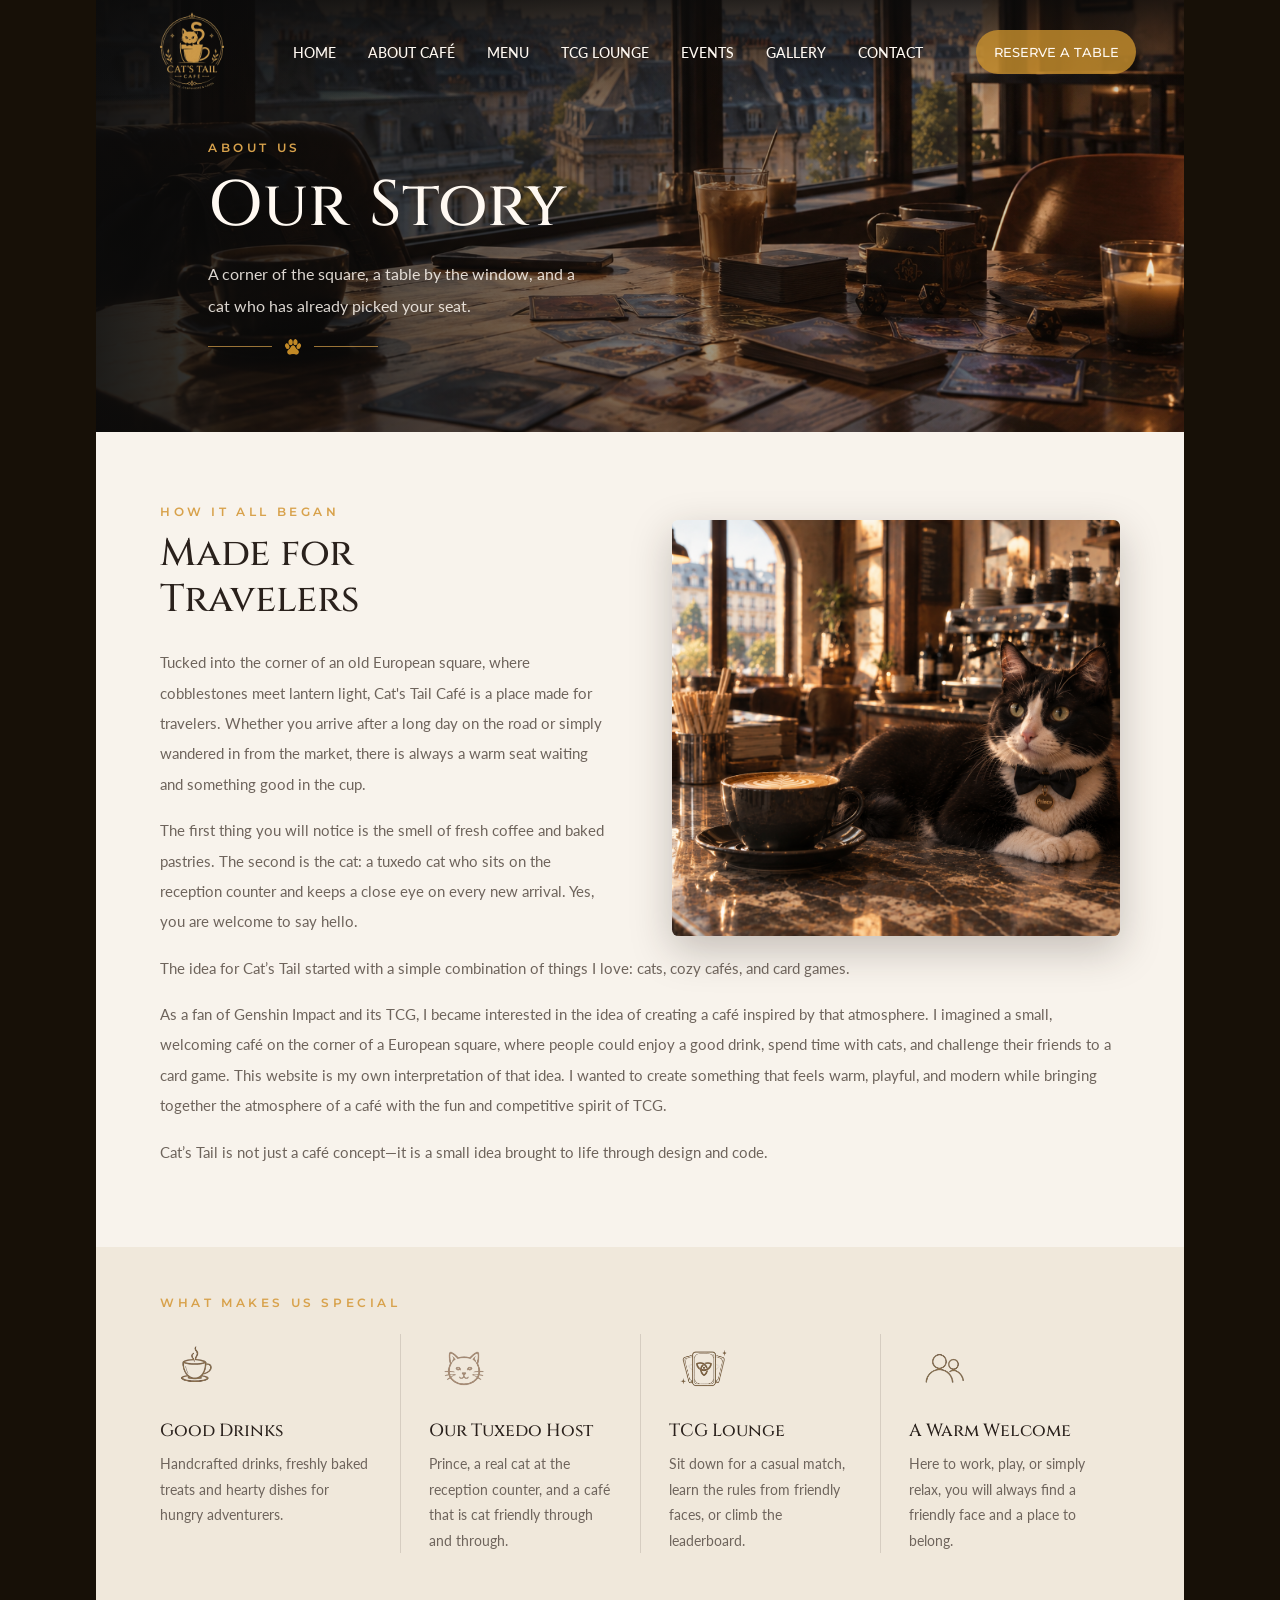
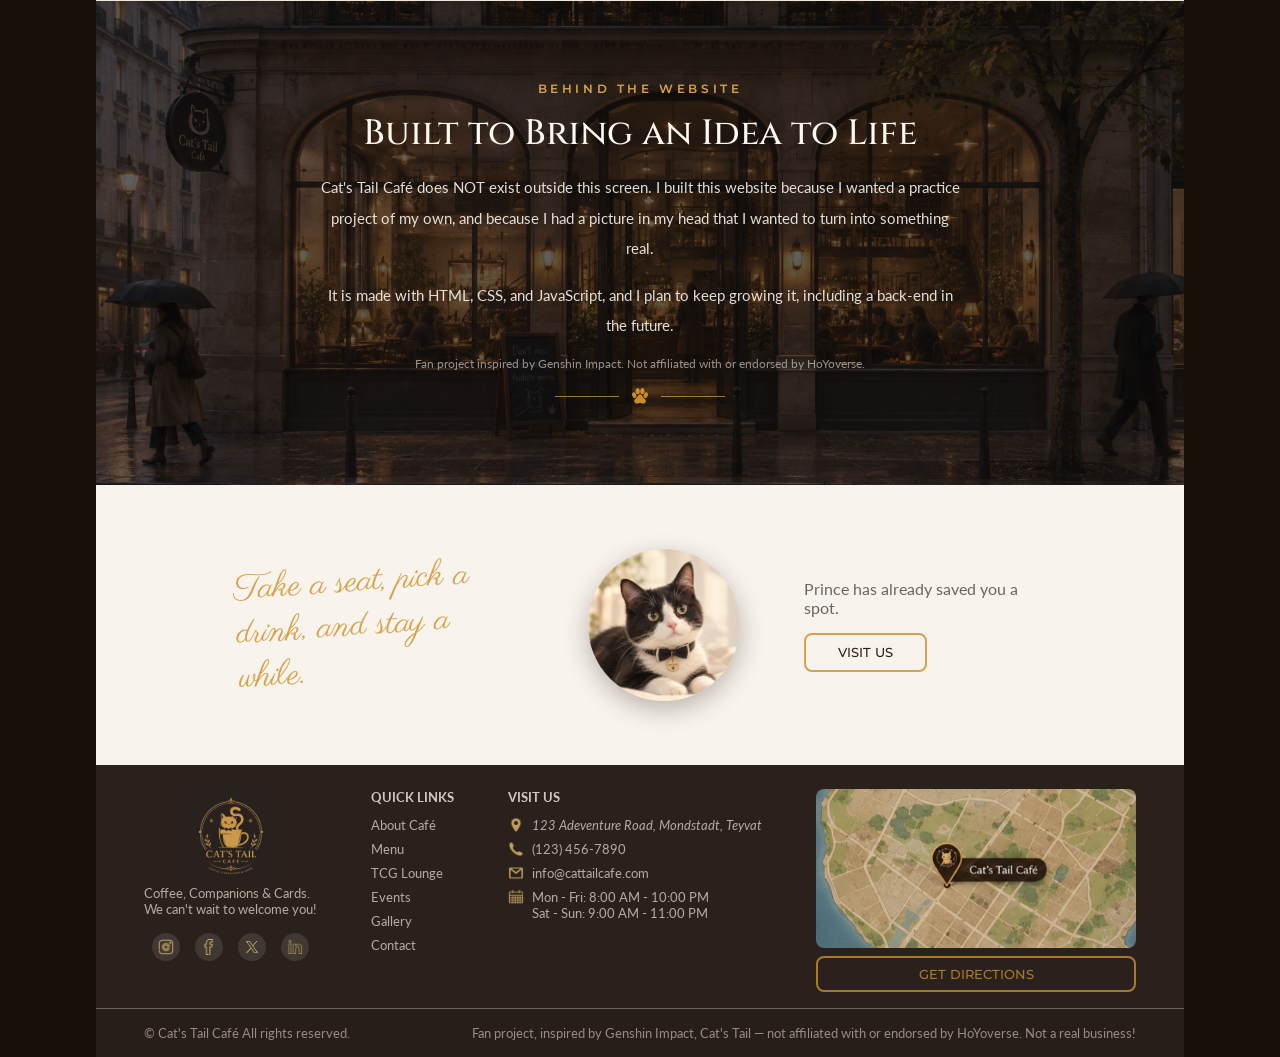
==== commit 2dc4a132: "Add files via upload" ====
--- a/about.html
+++ b/about.html
@@ -3,9 +3,9 @@
   <head>
     <meta charset="UTF-8" />
     <meta name="viewport" content="width=device-width, initial-scale=1.0" />
-    <link rel="stylesheet" href="style--index.css" />
-    <link rel="stylesheet" href="style--about.css" />
-    <script src="js--index.js" defer></script>
+    <link rel="stylesheet" href="STYLES/style--index.css" />
+    <link rel="stylesheet" href="STYLES/style--about.css" />
+    <script src="JS/js--index.js" defer></script>
     <title>Our Story – Cat's Tail Café</title>
     <link rel="shortcut icon" href="pointer/paw---icon-top.png" type="" />
   </head>
--- a/STYLES/style--index.css
+++ b/STYLES/style--index.css
@@ -0,0 +1,1597 @@
+@import url("https://fonts.googleapis.com/css2?family=BBH+Bartle&family=Cinzel:wght@400..900&family=Cormorant+Garamond:ital,wght@0,300..700;1,300..700&family=Lato:ital,wght@0,100;0,300;0,400;0,700;0,900;1,100;1,300;1,400;1,700;1,900&family=Montserrat:ital,wght@0,100..900;1,100..900&display=swap");
+/* Card Titles */
+
+:root {
+  --color-bg-cream: #f8f3ec;
+  --color-text-dark: #2a211c;
+  --color-text-muted: #6e645c;
+  --color-accent-gold: #d8a24c;
+  --color-accent-gold-light: #ecb04a;
+  --color-accent-wine: #8c3a3a;
+  --color-accent-wine-hover: #6f2c2c;
+}
+
+* {
+  margin: 0;
+  padding: 0;
+  box-sizing: border-box;
+  font-family: "Lato";
+  cursor: url("../pointer/paw-cursor--20px.png"), auto;
+}
+
+html {
+  -webkit-text-size-adjust: 100%;
+}
+
+body {
+  padding: 0 6rem;
+  background-color: #171007;
+  overflow-x: hidden;
+}
+
+img {
+  max-width: 100%;
+}
+
+.heading-font {
+  font-family: "Cinzel", "Cormorant Garamond", serif;
+}
+button,
+.nav-font {
+  font-family: "Montserrat", sans-serif;
+  font-weight: 500;
+}
+
+a:link {
+  text-decoration: none;
+  color: #fff9f2;
+}
+a:visited {
+  text-decoration: none;
+  color: #fff9f2;
+}
+a:hover {
+  text-decoration: underline;
+  color: #c8902e;
+}
+a:active {
+  text-decoration: none;
+  color: #fff9f2;
+}
+/* ************************ */
+/* ************************ */
+/* NAV ******************** */
+nav {
+  min-height: 5rem;
+  margin: 0 6rem;
+  background-image: linear-gradient(
+    to bottom,
+    rgba(10, 10, 10, 0.8),
+    rgba(10, 10, 10, 0.01)
+  );
+  display: flex;
+  justify-content: space-between;
+  align-items: center;
+
+  padding: 0.25rem 3rem;
+
+  position: absolute;
+  right: 0;
+  left: 0;
+  z-index: 10;
+}
+.nav-logo {
+  display: flex;
+  align-items: center;
+  flex-shrink: 0;
+}
+/* desktop: wrapper is "invisible" so logo / links / reserve button
+   are laid out by nav's space-between exactly like the original */
+.nav-menu {
+  display: contents;
+}
+nav ul {
+  font-size: 14px;
+  display: flex;
+  align-items: center;
+  gap: 2rem;
+  list-style: none;
+}
+
+nav ul li a {
+  position: relative;
+  transition: color 0.3s;
+}
+
+nav ul li a:hover {
+  text-decoration: none;
+  color: #c8902e;
+}
+
+nav ul li a::after {
+  content: "";
+  position: absolute;
+  left: 50%;
+  bottom: -4px;
+  width: 0;
+  height: 1px;
+  background-color: #e8a839;
+  transform: translateX(-50%);
+  transition: width 0.3s;
+}
+
+nav ul li a:hover::after {
+  width: 100%;
+}
+
+/* hamburger button (hidden on desktop) */
+.menu-toggle {
+  display: none;
+  flex-direction: column;
+  justify-content: center;
+  align-items: center;
+  gap: 5px;
+
+  width: 2.75rem;
+  height: 2.75rem;
+  background: transparent;
+  border: none;
+  border-radius: 0.5rem;
+  flex-shrink: 0;
+}
+.menu-toggle span {
+  display: block;
+  width: 1.5rem;
+  height: 2px;
+  background-color: #fff9f2;
+  border-radius: 2px;
+  transition:
+    transform 0.3s,
+    opacity 0.3s;
+}
+.menu-toggle.active span:nth-child(1) {
+  transform: translateY(7px) rotate(45deg);
+}
+.menu-toggle.active span:nth-child(2) {
+  opacity: 0;
+}
+.menu-toggle.active span:nth-child(3) {
+  transform: translateY(-7px) rotate(-45deg);
+}
+/* ********************** */
+/* ********************** */
+/* HERO ***************** */
+
+.hero-content {
+  background-image: url("../img/hero--BG.png");
+  background-size: cover;
+  background-position: center;
+  color: #fff9f2;
+
+  height: 47rem;
+  position: relative;
+  display: flex;
+  align-items: center;
+}
+.hero-content::before {
+  content: "";
+  position: absolute;
+  inset: 0;
+  background-image: linear-gradient(
+    to right,
+    rgba(0, 0, 0, 0.9),
+    rgba(0, 0, 0, 0.1)
+  );
+}
+.hero-text {
+  padding: 0 6rem;
+  width: 50%;
+  position: relative;
+  z-index: 1;
+
+  display: flex;
+  flex-direction: column;
+  gap: 1rem;
+}
+h1 {
+  font-size: 3.3rem;
+  font-weight: 600;
+  line-height: 3.8rem;
+  word-spacing: 4px;
+}
+
+.hero-span {
+  color: #ffd289;
+  filter: opacity(80%);
+}
+
+.hero-btn-txt-container {
+  width: fit-content;
+  max-width: 100%;
+  display: flex;
+  flex-direction: column;
+  gap: 1rem;
+}
+.hero-p {
+  width: 22rem;
+  max-width: 100%;
+  line-height: 2rem;
+  font-size: 1rem;
+  font-weight: 500;
+  filter: opacity(60%);
+  word-spacing: 2px;
+}
+
+.hero-btn-container {
+  display: flex;
+  justify-content: space-between;
+  flex-wrap: wrap;
+  gap: 0.75rem;
+}
+.hero-btn {
+  height: 3rem;
+  padding: 1rem 2rem;
+  border-radius: 0.7rem;
+}
+.hero-btn-left {
+  background-color: var(--color-accent-gold);
+  border-style: none;
+  color: #fff9f2;
+  font-weight: 600;
+}
+.hero-btn-right {
+  background-color: rgba(255, 249, 242, 0);
+  border-color: #fff9f2;
+  border-style: solid;
+  border-width: 2px;
+  color: #fff9f2;
+}
+
+/* *************************** */
+/* *************************** */
+/* ABSOLUTE BOX ************** */
+.abs-container {
+  min-height: 14rem;
+  width: 100%;
+  max-width: 78rem;
+  background-color: #fffdf9;
+
+  margin: 0 auto;
+  margin-top: -2rem;
+
+  position: relative;
+  z-index: 2;
+  display: grid;
+  grid-template-columns: 1fr auto 1fr auto 1fr auto 1fr;
+  align-items: center;
+
+  border-radius: 0.75rem;
+  box-shadow:
+    0 4px 8px 0 rgba(58, 42, 63, 0.03),
+    0 4px 8px 0 rgba(110, 100, 92, 0.03);
+}
+.abs-- {
+  min-height: 11rem;
+  width: 100%;
+
+  margin: 0 auto;
+  padding: 0 1.5rem;
+  display: flex;
+  flex-direction: column;
+  justify-content: center;
+  align-items: center;
+  text-align: center;
+  gap: 0.75rem;
+}
+.abs-line {
+  height: 10rem;
+  width: 0rem;
+  margin: 0;
+  padding: 0;
+  border: 1px solid rgba(58, 42, 63, 0.07);
+}
+
+.abs-icons {
+  border-radius: 50%;
+  box-shadow: 0 0px 10px 0 rgba(110, 100, 92, 0.2);
+  filter: opacity(85%);
+  margin-bottom: 1.25rem;
+}
+.abs-- h4 {
+  color: var(--color-text-dark);
+  font-size: small;
+  filter: opacity(90%);
+}
+.abs-- p {
+  color: var(--color-text-muted);
+  font-size: small;
+  filter: opacity(90%);
+}
+
+/* ****************************** */
+/* ****************************** */
+/* FEATURED ********************* */
+.featured-container {
+  background-color: var(--color-bg-cream);
+  position: relative;
+  z-index: 0;
+  margin-top: -12rem;
+  padding: 14rem 0 6rem 0;
+
+  display: flex;
+  flex-direction: column;
+  align-items: center;
+  justify-content: center;
+}
+.featured-header {
+  width: 100%;
+  max-width: 1100px;
+  display: grid;
+  grid-template-columns: 1fr auto 1fr;
+  align-items: center;
+  margin-bottom: 1rem;
+}
+.featured-header h2 {
+  grid-column: 2;
+  justify-self: center;
+}
+.featured-header a {
+  color: var(--color-accent-gold-light);
+  text-shadow: 1px 0 2px rgba(110, 100, 92, 0.5);
+  grid-column: 3;
+  justify-self: end;
+  font-size: small;
+}
+.featured-header a:hover {
+  text-shadow: none;
+}
+.featured-container h2 {
+  color: var(--color-text-dark);
+  font-weight: 600;
+}
+
+.menu-card {
+  background-color: #fff9f2;
+
+  position: relative;
+  width: 17.5rem;
+  height: 19rem;
+
+  padding: 1rem 6rem 1rem 1rem;
+  margin: 0 0.5rem;
+
+  display: flex;
+  flex-direction: column;
+  gap: 0.75rem;
+
+  border-radius: 0.75rem;
+  box-shadow:
+    0 4px 12px 0 rgba(58, 42, 63, 0.03),
+    0 4px 12px 0 rgba(110, 100, 92, 0.03);
+
+  overflow: hidden;
+}
+
+.menu-card h4,
+.menu-card span {
+  color: var(--color-text-dark);
+  font-size: small;
+  font-weight: 600;
+  filter: opacity(90%);
+}
+.menu-card span {
+  color: #674a18;
+}
+.menu-card p {
+  color: var(--color-text-muted);
+  font-size: 12px;
+  filter: opacity(90%);
+}
+
+.menu-card img {
+  display: block;
+  height: 10rem;
+  max-width: none;
+  object-fit: cover;
+  object-position: center;
+  border-radius: 0.5rem;
+
+  margin-top: -1rem;
+  margin-left: -1rem;
+  margin-right: -6rem;
+
+  box-shadow:
+    0 4px 12px 0 rgba(58, 42, 63, 0.03),
+    0 4px 12px 0 rgba(110, 100, 92, 0.1);
+}
+
+.featured-slider {
+  position: relative;
+  display: flex;
+  align-items: center;
+  justify-content: center;
+  width: 100%;
+  max-width: 78rem;
+  margin: 0 auto;
+}
+
+.featured-viewport {
+  overflow: hidden;
+  flex: 1 1 auto;
+  min-width: 0;
+}
+
+.featured-track {
+  display: flex;
+  gap: 1rem;
+  transition: transform 0.6s ease;
+}
+
+.featured-track .menu-card {
+  flex: 0 0 auto;
+}
+
+.featured-slider-btn {
+  flex-shrink: 0;
+  width: 2.5rem;
+  height: 2.5rem;
+  margin: 0 1rem;
+
+  border-radius: 50%;
+  border: none;
+  background-color: #fff9f2;
+  box-shadow:
+    0 4px 12px 0 rgba(58, 42, 63, 0.03),
+    0 4px 12px 0 rgba(110, 100, 92, 0.03);
+
+  font-size: 0.75rem;
+  color: #554d47;
+  cursor: pointer;
+
+  display: flex;
+  align-items: center;
+  justify-content: center;
+  z-index: 10;
+}
+
+.featured-dots {
+  display: flex;
+  justify-content: center;
+  gap: 0.5rem;
+  margin-top: 1.5rem;
+}
+
+.featured-dot {
+  width: 8px;
+  height: 8px;
+  border-radius: 50%;
+  border: none;
+  background-color: rgba(110, 100, 92, 0.25);
+  cursor: pointer;
+  padding: 0;
+  transition: background-color 0.3s;
+}
+
+.featured-dot.active {
+  background-color: var(--color-accent-gold);
+}
+
+/* **************************** */
+/* **************************** */
+/* TCG ************************ */
+.tcg-container {
+  position: relative;
+  background-color: #3a2a3f;
+
+  display: grid;
+  grid-template-columns: 40% 60%;
+  align-items: center;
+
+  margin-top: -1rem;
+
+  border-radius: 1rem 1rem 0 0;
+}
+.tcg-img-container {
+  position: relative;
+  display: inline-block;
+}
+.tcg-container img {
+  display: block;
+  border-radius: 0 1rem 0 0;
+}
+.tcg-img-container::after {
+  content: "";
+  position: absolute;
+  top: 0;
+  left: 0;
+
+  width: 100%;
+  height: 100%;
+  background-image: linear-gradient(
+    to right,
+    rgba(58, 42, 63, 1),
+    rgba(58, 42, 63, 0)
+  );
+}
+.tcg-container--left {
+  color: #fff9f2;
+  padding: 2rem 1rem 2rem 4rem;
+}
+
+.tcg-txt-container h2 {
+  margin-bottom: 1.5rem;
+  font-weight: 600;
+}
+.tcg-txt-container p {
+  max-width: 18rem;
+  margin-bottom: 1.25rem;
+  font-size: small;
+  filter: opacity(70%);
+}
+.tcg-txt-container :first-child {
+  font-size: medium;
+  filter: opacity(80%);
+}
+.tcg-board-container {
+  display: flex;
+  justify-content: space-between;
+  align-items: center;
+  margin-bottom: 1.5rem;
+
+  font-size: small;
+  filter: opacity(80%);
+}
+.tcg-board-container * {
+  margin-bottom: 0.25rem;
+}
+.tcg-board-texts p {
+  font-weight: 700;
+}
+
+.tcg-board-spacer {
+  height: 4rem;
+  width: 0;
+  margin: 0;
+  padding: 0;
+  border: 1.5px solid rgba(110, 100, 92, 0.2);
+}
+
+.tcg-container--left .btn-base {
+  background-color: var(--color-accent-gold);
+  color: #fffdf9;
+  border-radius: 0.5rem;
+  border: none;
+  padding: 0.75rem 2rem;
+  align-self: center;
+  justify-content: center;
+}
+.tcg-btn-container {
+  display: flex;
+  flex-wrap: wrap;
+  gap: 1rem;
+  margin-top: 0.5rem;
+}
+/* ********************************** */
+/* ********************************** */
+/* EVENTS + GALLERY ***************** */
+.event-gallery-container {
+  position: relative;
+
+  background-color: #fff9f2;
+
+  display: grid;
+  grid-template-columns: 48.5% auto 48.5%;
+  justify-content: space-between;
+  align-items: center;
+}
+.event-container {
+  padding: 2rem 3rem 1.5rem 4rem;
+  display: flex;
+  flex-direction: column;
+}
+.event-container::before {
+  content: "";
+  position: absolute;
+
+  background-image: url(../sketch/sketch--coffee.png);
+  background-color: #fff9f2;
+  background-size: 20rem;
+  background-repeat: no-repeat;
+  background-position: bottom;
+
+  height: 11rem;
+  width: 11rem;
+
+  bottom: 0.5rem;
+  right: 52%;
+
+  filter: opacity(30%) saturate(20%);
+}
+.event-header {
+  display: grid;
+  grid-template-columns: auto auto;
+  justify-content: space-between;
+  align-items: center;
+
+  margin-bottom: 1.5rem;
+}
+.event-header h2,
+.gallery-txt h2 {
+  font-size: large;
+  font-weight: 700;
+  filter: opacity(80%);
+}
+.event-header a {
+  color: var(--color-accent-gold-light);
+  text-shadow: 1px 0 2px rgba(110, 100, 92, 0.5);
+  justify-self: end;
+  font-size: 12px;
+}
+.event-header a:hover {
+  text-shadow: none;
+}
+
+.event-article-container {
+  display: grid;
+  grid-template-columns: 11% 89%;
+}
+
+.event-art--date {
+  display: flex;
+  flex-direction: column;
+}
+.event-art--date img {
+  margin-bottom: 1rem;
+}
+
+.event-card {
+  display: flex;
+  flex-direction: row;
+  align-items: center;
+  margin-bottom: 0.5rem;
+}
+
+.event-card div {
+  margin-left: 1rem;
+
+  display: flex;
+  flex-direction: column;
+}
+.event-card-txt,
+.gallery-txt p,
+.tests-upper,
+.tests-lower {
+  color: var(--color-text-muted);
+  font-size: small;
+  line-height: 1.1rem;
+}
+.event-card-txt span {
+  color: #554d47;
+  font-size: medium;
+  font-weight: 500;
+}
+
+.event-art--txt .btn-base-lined {
+  background-color: transparent;
+  color: rgba(42, 33, 28, 0.9);
+  font-weight: 500;
+  font-size: small;
+  border-radius: 0.5rem;
+  border: 2px solid var(--color-accent-gold);
+  padding: 0.5rem 3rem;
+  margin: 0.5rem 1rem;
+}
+
+.event-card-spliter {
+  border: 1px solid rgba(110, 100, 92, 0.07);
+  margin: 0 0 0.5rem 1rem;
+}
+.event-gallery-spliter {
+  margin: 0 1rem;
+  padding: 8rem 0;
+  border: 1px solid rgba(110, 100, 92, 0.1);
+  width: 0;
+}
+
+.gallery-container {
+  position: relative;
+
+  padding-left: 3rem;
+
+  display: flex;
+  flex-direction: column;
+  align-items: flex-start;
+}
+.gallery-container::before {
+  content: "";
+  position: absolute;
+
+  background-image: url(../sketch/sketch--cafe.png);
+  background-color: #fff9f2;
+  background-size: 20rem;
+  background-repeat: no-repeat;
+  background-position: bottom;
+
+  height: 13rem;
+  width: 18rem;
+
+  top: -1rem;
+  right: 2rem;
+
+  filter: opacity(30%) saturate(20%);
+}
+
+.gallery-container .btn-base-lined {
+  background-color: transparent;
+  color: rgba(42, 33, 28, 0.9);
+  font-weight: 500;
+  font-size: small;
+  border-radius: 0.5rem;
+  border: 2px solid var(--color-accent-gold);
+  padding: 0.5rem 2rem;
+  margin-bottom: 2.75rem;
+}
+.gallery-txt {
+  display: grid;
+  grid-template-columns: auto;
+  margin-bottom: 1rem;
+}
+.gallery-txt h2 {
+  margin-bottom: 1.5rem;
+}
+
+.gallery-img-container {
+  display: flex;
+  flex-wrap: wrap;
+  gap: 0.5rem;
+}
+.gallery-img-container * {
+  border-radius: 0.5rem;
+}
+
+/* ******************************** */
+/* ******************************** */
+/* RATINGS */
+
+.rating-container {
+  background-color: var(--color-bg-cream);
+  position: relative;
+  z-index: 0;
+
+  padding: 2rem 7rem 1rem 7rem;
+  display: flex;
+  flex-direction: column;
+  align-items: center;
+  justify-content: center;
+}
+.rating-container h3 {
+  font-size: medium;
+  font-weight: 700;
+  filter: opacity(80%);
+
+  margin-bottom: 0.5rem;
+}
+.rate-art-container {
+  position: relative;
+  display: flex;
+  width: 100%;
+
+  align-items: center;
+  justify-content: center;
+}
+
+.viewport {
+  overflow: hidden;
+  width: 100%;
+}
+
+.testimonial-track {
+  display: flex;
+  align-items: stretch;
+  gap: 2rem;
+  transition: transform 0.4s ease;
+}
+
+.testimonials {
+  flex: 0 0 calc((100% - 2 * 2rem) / 3);
+  display: flex;
+  flex-direction: column;
+  justify-content: space-between;
+
+  box-sizing: border-box;
+  border-radius: 0.5rem;
+
+  background-color: #fff9f2;
+  box-shadow:
+    0 4px 12px 0 rgba(58, 42, 63, 0.03),
+    0 4px 12px 0 rgba(110, 100, 92, 0.03);
+
+  padding: 1rem;
+}
+
+.stars {
+  color: #efa930;
+  margin-bottom: 1rem;
+  font-size: large;
+}
+.avatar {
+  height: 2rem;
+  border-radius: 50%;
+  display: block;
+  object-fit: cover;
+  margin-right: 0.5rem;
+}
+
+.tests-upper {
+  padding: 0 1rem;
+
+  text-align: center;
+  margin-bottom: 1rem;
+}
+
+.tests-lower {
+  display: flex;
+  align-items: center;
+}
+
+.slider-btn {
+  position: relative;
+  flex-shrink: 0;
+
+  width: 2.5rem;
+  height: 2.5rem;
+
+  margin: 2rem 3rem;
+
+  border-radius: 50%;
+  border: none;
+
+  background-color: #fff;
+  box-shadow:
+    0 4px 12px 0 rgba(58, 42, 63, 0.03),
+    0 4px 12px 0 rgba(110, 100, 92, 0.03);
+  font-size: 0.75rem;
+  color: #554d47;
+  cursor: pointer;
+
+  display: flex;
+  align-items: center;
+  justify-content: center;
+  z-index: 10;
+}
+
+.rate-art-btn {
+  background-color: #fff9f2;
+
+  padding: 1rem;
+  border-radius: 50%;
+
+  box-shadow:
+    0 4px 12px 0 rgba(58, 42, 63, 0.03),
+    0 4px 12px 0 rgba(110, 100, 92, 0.03);
+
+  align-items: center;
+  justify-content: center;
+}
+.rate-art-btn button {
+  border: none;
+  background-color: transparent;
+}
+
+.prev-btn {
+  left: 0;
+}
+.next-btn {
+  right: 0;
+}
+
+/* ******************************* */
+/* ******************************* */
+/* FOOTER************************* */
+footer * {
+  background-color: var(--color-text-dark);
+
+  color: #b8aa9f;
+  text-decoration: none;
+  font-size: small;
+}
+.footer--up {
+  position: relative;
+  display: grid;
+  grid-template-columns: auto auto auto auto;
+  justify-content: space-between;
+  gap: 2rem;
+
+  padding: 1.5rem 3rem 1rem 3rem;
+}
+.foot-up--box {
+  display: flex;
+  flex-direction: column;
+}
+.foot-up--box ul {
+  list-style: none;
+}
+.foot-up--box ul,
+.foot-up--box a {
+  color: #b8aa9f;
+}
+.foot-up--box h5 {
+  color: var(--color-bg-cream);
+  filter: opacity(80%);
+
+  margin-bottom: 0.75rem;
+}
+.social-m--container {
+  display: flex;
+  flex-direction: row;
+  justify-content: space-around;
+}
+.social-m--container div {
+  background-color: #554d4788;
+
+  display: flex;
+  flex-direction: row;
+  align-items: center;
+
+  padding: 6px;
+
+  border-radius: 50%;
+}
+.f-up--logos {
+  display: flex;
+
+  align-items: center;
+}
+.f-up--logos > div {
+  display: flex;
+  flex-direction: column;
+  gap: 1rem;
+}
+
+.visit-container {
+  display: grid;
+  grid-template-columns: max-content auto;
+}
+.visit-container div {
+  display: flex;
+  flex-direction: column;
+}
+.visit-text *,
+.foot-up--box li {
+  margin-bottom: 0.5rem;
+}
+
+.foot--map {
+  display: flex;
+  flex-direction: column;
+  justify-content: center;
+}
+
+.foot--map a {
+  display: flex;
+  justify-content: center;
+  align-items: center;
+  align-self: stretch;
+
+  border-radius: 0.5rem;
+  border: 2px solid #c8902e;
+  color: #c8902e;
+  font-weight: 500;
+
+  filter: opacity(80%);
+}
+
+footer hr {
+  border: 0;
+  border-top: 1px solid var(--color-text-muted);
+}
+
+.foot-down--box {
+  padding: 1rem 3rem;
+
+  display: flex;
+  justify-content: space-between;
+  align-items: center;
+  gap: 1rem;
+
+  filter: opacity(80%);
+}
+
+.btn-base,
+.btn-base-lined,
+.btn-reserve {
+  display: inline-flex;
+  align-items: center;
+  justify-content: center;
+  text-decoration: none;
+  font-family: "Montserrat", sans-serif;
+  font-weight: 500;
+
+  border-radius: 0.5rem;
+  padding: 0.5rem 2rem;
+  font-size: small;
+
+  transition:
+    opacity 0.3s,
+    background-color 0.3s,
+    color 0.3s,
+    border-color 0.3s;
+}
+
+.btn-base:hover {
+  background-color: var(--color-accent-wine);
+  color: var(--color-bg-cream);
+  text-decoration: none;
+}
+
+.btn-base-lined:hover {
+  background-color: var(--color-accent-wine);
+  color: var(--color-bg-cream);
+  border: 2px solid var(--color-accent-wine);
+  font-weight: 500;
+  text-decoration: none;
+}
+.btn-reserve:hover {
+  background-color: rgb(246, 177, 57);
+  color: #2a211c;
+  transform: scale(1.05);
+}
+
+.tcg-container--left .btn-base-lined {
+  border: 2px solid #fff9f2;
+  color: #fff9f2;
+  background-color: transparent;
+}
+
+.tcg-container--left .btn-base-lined:hover {
+  background-color: var(--color-accent-wine);
+  border-color: var(--color-accent-wine);
+  color: var(--color-bg-cream);
+}
+
+.btn-base-lined a {
+  background-color: transparent;
+}
+
+.btn-reserve {
+  width: 10rem;
+  height: 2.75rem;
+  flex-shrink: 0;
+
+  background-color: rgba(200, 144, 46, 0.8);
+  color: #fff9f2;
+
+  border: none;
+  border-radius: 999px;
+
+  padding: 0.5rem 1rem;
+
+  font-size: small;
+  font-weight: 500;
+}
+
+/* ***************************** */
+/* ***************************** */
+/* ***********notif************* */
+.notif-overlay {
+  position: fixed;
+  inset: 0;
+  background-color: rgba(10, 10, 10, 0.6);
+  display: flex;
+  align-items: center;
+  justify-content: center;
+  z-index: 999;
+
+  opacity: 0;
+  visibility: hidden;
+  transition: opacity 0.3s ease;
+}
+
+.notif-overlay.active {
+  opacity: 1;
+  visibility: visible;
+}
+
+.notif-box {
+  position: relative;
+  overflow: hidden;
+  background: rgba(248, 243, 236, 0.55);
+  backdrop-filter: blur(20px) saturate(180%);
+  -webkit-backdrop-filter: blur(20px) saturate(180%);
+  border: 1px solid rgba(255, 255, 255, 0.3);
+  border-radius: 1rem;
+
+  padding: 2.5rem 2rem;
+  width: 24rem;
+  max-width: 90%;
+  text-align: center;
+
+  transform: translateY(-20px);
+  transition: transform 0.3s ease;
+}
+
+.notif-overlay.active .notif-box {
+  transform: translateY(0);
+}
+.notif-overlay {
+  background-color: rgba(10, 10, 10, 0.5);
+  backdrop-filter: blur(4px);
+  -webkit-backdrop-filter: blur(4px);
+}
+
+.notif-logo {
+  height: 4rem;
+  margin-bottom: 1rem;
+}
+.notif-box {
+  box-shadow:
+    0 0 40px 5px rgba(216, 162, 76, 0.35),
+    0 8px 32px rgba(0, 0, 0, 0.2);
+}
+
+@keyframes glow-pulse {
+  0%,
+  100% {
+    box-shadow:
+      0 0 30px 4px rgba(216, 162, 76, 0.3),
+      0 8px 32px rgba(0, 0, 0, 0.2);
+  }
+  50% {
+    box-shadow:
+      0 0 50px 8px rgba(216, 162, 76, 0.5),
+      0 8px 32px rgba(0, 0, 0, 0.2);
+  }
+}
+
+.notif-overlay.active .notif-box {
+  transform: translateY(0);
+  animation: glow-pulse 2.5s ease-in-out infinite;
+}
+
+.notif-box h3 {
+  color: var(--color-text-dark);
+  font-weight: 700;
+  margin-bottom: 0.75rem;
+}
+
+.notif-box p {
+  color: var(--color-text-muted);
+  font-size: small;
+  line-height: 1.5rem;
+  margin-bottom: 1.5rem;
+}
+
+/* دکمه بستن (X) */
+.notif-close {
+  position: absolute;
+  top: 0.75rem;
+  right: 1rem;
+
+  width: 2rem;
+  height: 2rem;
+
+  background: none;
+  border: none;
+
+  font-size: 1.4rem;
+  line-height: 1;
+  color: var(--color-text-muted);
+
+  cursor: pointer;
+  border-radius: 50%;
+  transition:
+    background-color 0.2s,
+    color 0.2s;
+}
+
+.notif-close:hover {
+  background-color: rgba(140, 58, 58, 0.1);
+  color: var(--color-accent-wine);
+}
+
+.notif-btn {
+  padding: 0.6rem 2.5rem;
+}
+
+.sparkle {
+  position: absolute;
+  width: 4px;
+  height: 4px;
+  background-color: #ffd289;
+  border-radius: 50%;
+  box-shadow: 0 0 6px 2px rgba(255, 210, 137, 0.8);
+  opacity: 0;
+  pointer-events: none;
+  animation: sparkle-twinkle 2.5s ease-in-out infinite;
+}
+
+.sparkle-1 {
+  top: 15%;
+  left: 10%;
+  animation-delay: 0s;
+}
+.sparkle-2 {
+  top: 25%;
+  left: 85%;
+  animation-delay: 0.5s;
+}
+.sparkle-3 {
+  top: 70%;
+  left: 15%;
+  animation-delay: 1s;
+}
+.sparkle-4 {
+  top: 80%;
+  left: 90%;
+  animation-delay: 1.5s;
+}
+.sparkle-5 {
+  top: 45%;
+  left: 50%;
+  animation-delay: 2s;
+}
+
+@keyframes sparkle-twinkle {
+  0%,
+  100% {
+    opacity: 0;
+    transform: scale(0.5);
+  }
+  50% {
+    opacity: 1;
+    transform: scale(1.3);
+  }
+}
+
+/* ***************************** */
+/* ***************************** */
+/* BACK TO TOP (circle) ********** */
+.back-to-top {
+  position: fixed;
+  right: 1.5rem;
+  bottom: 1.5rem;
+  z-index: 50;
+
+  width: 3rem;
+  height: 3rem;
+  padding: 0;
+
+  display: flex;
+  align-items: center;
+  justify-content: center;
+
+  border: none;
+  border-radius: 50%;
+  background-color: rgba(200, 144, 46, 0.9);
+  color: #fff9f2;
+  box-shadow: 0 4px 14px rgba(0, 0, 0, 0.35);
+
+  opacity: 0;
+  visibility: hidden;
+  transform: translateY(12px);
+  transition:
+    opacity 0.3s,
+    visibility 0.3s,
+    transform 0.3s,
+    background-color 0.3s;
+}
+.back-to-top.show {
+  opacity: 1;
+  visibility: visible;
+  transform: translateY(0);
+}
+.back-to-top:hover {
+  background-color: var(--color-accent-wine);
+}
+.back-to-top svg {
+  width: 1.25rem;
+  height: 1.25rem;
+  background: transparent;
+}
+.back-to-top svg * {
+  background: transparent;
+}
+
+/* ***************************** */
+/* ***************************** */
+/* RESPONSIVE ******************** */
+
+/* ---- large laptops ---- */
+@media (max-width: 1200px) {
+  body {
+    padding: 0 2rem;
+  }
+  nav {
+    margin: 0 2rem;
+    padding: 0.25rem 2rem;
+  }
+  nav ul {
+    gap: 1.25rem;
+  }
+  .hero-text {
+    padding: 0 3rem;
+  }
+  .tcg-container--left {
+    padding: 2rem 1rem 2rem 2.5rem;
+  }
+  .event-container {
+    padding: 2rem 2rem 1.5rem 2.5rem;
+  }
+  .rating-container {
+    padding: 2rem 2rem 1rem 2rem;
+  }
+  .slider-btn {
+    margin: 2rem 1.5rem;
+  }
+}
+
+/* ---- tablets & below: hamburger menu ---- */
+@media (max-width: 992px) {
+  nav {
+    padding: 0.25rem 1rem;
+  }
+  .menu-toggle {
+    display: flex;
+  }
+  .nav-menu {
+    display: none;
+    position: absolute;
+    top: 100%;
+    left: 0;
+    right: 0;
+    margin: 0;
+    padding: 1.5rem 1rem 2rem;
+
+    flex-direction: column;
+    align-items: center;
+    gap: 1.5rem;
+
+    background-color: rgba(23, 16, 7, 0.97);
+    border-radius: 0 0 0.75rem 0.75rem;
+    box-shadow: 0 12px 24px rgba(0, 0, 0, 0.4);
+  }
+  .nav-menu.active {
+    display: flex;
+  }
+  nav ul {
+    flex-direction: column;
+    gap: 1.25rem;
+    font-size: 15px;
+    text-align: center;
+  }
+
+  .hero-content {
+    height: auto;
+    min-height: 40rem;
+    padding: 8rem 0 5rem;
+  }
+  .hero-text {
+    width: 80%;
+    padding: 0 2rem;
+  }
+
+  .abs-container {
+    grid-template-columns: 1fr 1fr;
+    padding: 1rem;
+    row-gap: 0.5rem;
+  }
+  .abs-line {
+    display: none;
+  }
+  .abs-- {
+    min-height: 0;
+    padding: 1.25rem 1rem;
+  }
+
+  .featured-container {
+    margin-top: -6rem;
+    padding: 8rem 0 4rem;
+  }
+
+  .tcg-container {
+    grid-template-columns: 1fr;
+  }
+  .tcg-container--left {
+    padding: 2.5rem 2rem;
+  }
+  .tcg-txt-container p {
+    max-width: 30rem;
+  }
+  .tcg-board-container {
+    display: grid;
+    grid-template-columns: 1fr 1fr;
+    gap: 1rem;
+  }
+  .tcg-board-spacer {
+    display: none;
+  }
+  .tcg-container img {
+    width: 100%;
+    border-radius: 0;
+  }
+  .tcg-img-container {
+    display: block;
+  }
+  .tcg-img-container::after {
+    background-image: linear-gradient(
+      to bottom,
+      rgba(58, 42, 63, 1),
+      rgba(58, 42, 63, 0)
+    );
+  }
+
+  .event-gallery-container {
+    grid-template-columns: 1fr;
+  }
+  .event-container::before,
+  .gallery-container::before {
+    display: none;
+  }
+  .event-container {
+    padding: 2.5rem 2rem 1.5rem;
+  }
+  .event-article-container {
+    grid-template-columns: 4.5rem 1fr;
+  }
+  .event-gallery-spliter {
+    width: calc(100% - 4rem);
+    margin: 0 2rem;
+    padding: 0;
+  }
+  .gallery-container {
+    padding: 2rem;
+  }
+
+  .testimonials {
+    flex: 0 0 calc((100% - 2rem) / 2);
+  }
+  .slider-btn {
+    margin: 2rem 0.75rem;
+  }
+  .rating-container {
+    padding: 2rem 1rem 1.5rem;
+  }
+
+  .footer--up {
+    grid-template-columns: 1fr 1fr;
+    padding: 1.5rem 2rem 1rem;
+    gap: 2rem;
+  }
+  .foot-down--box {
+    padding: 1rem 2rem;
+  }
+}
+
+/* ---- phones ---- */
+@media (max-width: 768px) {
+  body {
+    padding: 0 0.75rem;
+  }
+  nav {
+    margin: 0 0.75rem;
+  }
+  .nav-logo img {
+    height: 4.5rem !important;
+  }
+  h1 {
+    font-size: 2.3rem;
+    line-height: 2.8rem;
+  }
+  .hero-content {
+    min-height: 36rem;
+  }
+  .hero-text {
+    width: 100%;
+    padding: 0 1.25rem;
+  }
+  .hero-p {
+    line-height: 1.7rem;
+    font-size: 0.95rem;
+  }
+
+  .featured-header {
+    grid-template-columns: 1fr;
+    justify-items: center;
+    gap: 0.5rem;
+    padding: 0 1rem;
+  }
+  .featured-header h2,
+  .featured-header a {
+    grid-column: 1;
+    justify-self: center;
+  }
+
+  .foot-down--box {
+    flex-direction: column;
+    text-align: center;
+  }
+}
+
+@media (max-width: 640px) {
+  .featured-slider-btn {
+    position: absolute;
+    top: 45%;
+    width: 2rem;
+    height: 2rem;
+    margin: 0;
+  }
+  .featured-prev {
+    left: 0.25rem;
+  }
+  .featured-next {
+    right: 0.25rem;
+  }
+
+  .testimonials {
+    flex: 0 0 100%;
+  }
+  .testimonial-track {
+    gap: 1rem;
+  }
+  .slider-btn {
+    width: 2rem;
+    height: 2rem;
+    margin: 1rem 0.25rem;
+  }
+  .rating-container {
+    padding: 2rem 0.5rem 1.5rem;
+  }
+
+  .event-container {
+    padding: 2rem 1rem 1rem;
+  }
+  .event-art--txt .btn-base-lined {
+    padding: 0.5rem 1.5rem;
+    margin: 0.5rem 0 0.5rem 1rem;
+  }
+  .gallery-container {
+    padding: 1.5rem 1rem 2rem;
+  }
+  .gallery-img-container img {
+    height: 5.5rem !important;
+  }
+
+  .tcg-container--left {
+    padding: 2rem 1.25rem;
+  }
+
+  .footer--up {
+    grid-template-columns: 1fr;
+    padding: 1.5rem 1.25rem 1rem;
+  }
+  .f-up--logos {
+    justify-content: flex-start;
+  }
+  .foot--map img {
+    max-width: 100% !important;
+  }
+  .foot-down--box {
+    padding: 1rem 1.25rem;
+  }
+
+  .back-to-top {
+    right: 1rem;
+    bottom: 1rem;
+    width: 2.75rem;
+    height: 2.75rem;
+  }
+}
+
+@media (max-width: 520px) {
+  .abs-container {
+    grid-template-columns: 1fr;
+  }
+  .abs-icons {
+    margin-bottom: 0.5rem;
+  }
+  .featured-container {
+    margin-top: -4rem;
+    padding-top: 6rem;
+  }
+  .tcg-board-container {
+    grid-template-columns: 1fr;
+  }
+  .notif-box {
+    padding: 2rem 1.25rem;
+  }
+}
--- a/STYLES/style--about.css
+++ b/STYLES/style--about.css
@@ -0,0 +1,357 @@
+@import url("https://fonts.googleapis.com/css2?family=Parisienne&display=swap");
+
+.about-label {
+  font-family: "Montserrat", sans-serif;
+  font-size: 0.75rem;
+  font-weight: 600;
+  letter-spacing: 0.3em;
+  color: var(--color-accent-gold);
+}
+.about-orn {
+  display: flex;
+  align-items: center;
+  gap: 0.75rem;
+}
+.about-orn::before,
+.about-orn::after {
+  content: "";
+  width: 4rem;
+  height: 1px;
+  background-color: var(--color-accent-gold);
+  opacity: 0.7;
+}
+.about-orn img {
+  height: 18px;
+}
+
+/* ************************ */
+/* HERO ******************* */
+.about-hero {
+  position: relative;
+  height: 27rem;
+  display: flex;
+  align-items: center;
+  color: #fff9f2;
+  background-image: url("../img/about-hero--.png");
+  background-size: cover;
+  background-position: center 100%;
+}
+.about-hero::before {
+  content: "";
+  position: absolute;
+  inset: 0;
+  background-image: linear-gradient(
+    to right,
+    rgba(10, 10, 10, 0.92),
+    rgba(10, 10, 10, 0.5) 45%,
+    rgba(10, 10, 10, 0.05)
+  );
+}
+.about-hero-text {
+  position: relative;
+  z-index: 1;
+  max-width: 40rem;
+  padding: 4rem 7rem 0;
+
+  display: flex;
+  flex-direction: column;
+  gap: 1rem;
+}
+.about-hero-text h1 {
+  font-size: 4rem;
+  line-height: 1.1;
+  font-weight: 500;
+}
+.about-sub {
+  max-width: 24rem;
+  line-height: 2rem;
+  opacity: 0.85;
+}
+
+/* ************************ */
+/* HOW IT ALL BEGAN ******* */
+.about-begin {
+  background-color: var(--color-bg-cream);
+  padding: 4.5rem 4rem 0rem 4rem;
+
+  display: grid;
+  grid-template-columns: 1fr 1fr;
+  gap: 4rem;
+  align-items: center;
+}
+.about-begin h2 {
+  font-size: 2.4rem;
+  line-height: 1.2;
+  font-weight: 500;
+  color: var(--color-text-dark);
+  margin: 0.75rem 0 1.5rem;
+}
+.about-begin-text p:not(.about-label) {
+  color: var(--color-text-muted);
+  font-size: 0.95rem;
+  line-height: 1.9rem;
+  margin-bottom: 1rem;
+}
+
+.about-begin img {
+  width: 100%;
+  height: 26rem;
+  object-fit: cover;
+  object-position: center;
+  border-radius: 0.4rem;
+  box-shadow: 0 14px 40px rgba(42, 33, 28, 0.25);
+}
+.about-begin-lower {
+  background-color: var(--color-bg-cream);
+  padding: 0 4rem 4rem 4rem;
+}
+.about-begin-lower .about-begin-text {
+  max-width: 60rem;
+}
+
+/* ************************ */
+/* WHAT MAKES US SPECIAL ** */
+.about-special {
+  background-color: #f0e8db;
+  padding: 3rem 4rem;
+}
+.about-special-grid {
+  display: grid;
+  grid-template-columns: repeat(4, 1fr);
+  margin-top: 1.5rem;
+}
+.about-special-item {
+  padding: 0 1.75rem;
+}
+.about-special-item:first-child {
+  padding-left: 0;
+}
+.about-special-item + .about-special-item {
+  border-left: 1px solid rgba(110, 100, 92, 0.2);
+}
+.about-special-item img {
+  height: 70px;
+  margin-bottom: 0.75rem;
+  filter: opacity(85%);
+}
+.about-special-item h3 {
+  font-size: 1.1rem;
+  font-weight: 500;
+  color: var(--color-text-dark);
+  margin-bottom: 0.5rem;
+}
+.about-special-item p {
+  font-size: 0.88rem;
+  line-height: 1.6rem;
+  color: var(--color-text-muted);
+}
+
+/* ************************ */
+/* BEHIND THE WEBSITE ***** */
+.about-mission {
+  position: relative;
+  color: #fff9f2;
+  text-align: center;
+  padding: 5rem 4rem;
+  background-image: url("../img/cafe-out-view.png");
+  background-size: cover;
+  background-position: center;
+}
+.about-mission::before {
+  content: "";
+  position: absolute;
+  inset: 0;
+  background-color: rgba(10, 10, 10, 0.65);
+}
+.about-mission-text {
+  position: relative;
+  z-index: 1;
+  max-width: 40rem;
+  margin: 0 auto;
+
+  display: flex;
+  flex-direction: column;
+  align-items: center;
+  gap: 1rem;
+}
+.about-mission-text h2 {
+  font-size: 2.2rem;
+  line-height: 1.25;
+  font-weight: 500;
+}
+.about-mission-text p:not(.about-label) {
+  font-size: 0.95rem;
+  line-height: 1.9rem;
+  opacity: 0.88;
+}
+.about-mission-text small {
+  font-size: 0.75rem;
+  opacity: 0.55;
+}
+
+/* ************************ */
+/* CLOSING **************** */
+.about-closing {
+  background-color: var(--color-bg-cream);
+  padding: 4rem;
+
+  display: flex;
+  align-items: center;
+  justify-content: center;
+  gap: 4rem;
+}
+.about-quote {
+  font-family: "Parisienne", cursive;
+  font-size: 2.2rem;
+  line-height: 1.25;
+  color: var(--color-accent-gold);
+  max-width: 18rem;
+  transform: rotate(-4deg);
+}
+.about-portrait {
+  width: 9.5rem;
+  height: 9.5rem;
+  border-radius: 50%;
+  object-fit: cover;
+  box-shadow: 0 8px 24px rgba(42, 33, 28, 0.3);
+}
+.about-closing-text p {
+  color: var(--color-text-muted);
+  max-width: 15rem;
+  margin-bottom: 1rem;
+}
+
+.about-closing .about-btn {
+  display: inline-flex;
+  align-items: center;
+  justify-content: center;
+  font-family: "Montserrat", sans-serif;
+  font-size: small;
+  font-weight: 500;
+  color: var(--color-text-dark);
+  border: 2px solid var(--color-accent-gold);
+  border-radius: 0.5rem;
+  padding: 0.6rem 2rem;
+  transition:
+    background-color 0.3s,
+    color 0.3s,
+    border-color 0.3s;
+}
+.about-closing .about-btn:hover {
+  background-color: var(--color-accent-wine);
+  border-color: var(--color-accent-wine);
+  color: var(--color-bg-cream);
+  text-decoration: none;
+}
+
+/* ************************ */
+/* RESPONSIVE ************* */
+@media (max-width: 1200px) {
+  .about-hero-text {
+    padding: 4rem 3rem 0;
+  }
+  .about-begin {
+    padding: 4rem 2.5rem 0;
+    gap: 3rem;
+  }
+  .about-begin-lower {
+    padding: 0 2.5rem 3.5rem;
+  }
+  .about-special {
+    padding: 3rem 2.5rem;
+  }
+  .about-mission {
+    padding: 4.5rem 2.5rem;
+  }
+}
+
+@media (max-width: 900px) {
+  .about-hero {
+    height: 24rem;
+  }
+  .about-hero-text h1 {
+    font-size: 3.2rem;
+  }
+  .about-begin {
+    grid-template-columns: 1fr;
+    gap: 2rem;
+  }
+  .about-begin img {
+    height: 20rem;
+  }
+  .about-special-grid {
+    grid-template-columns: 1fr 1fr;
+    row-gap: 2rem;
+    column-gap: 2rem;
+  }
+  .about-special-item,
+  .about-special-item:first-child {
+    padding: 0;
+  }
+  .about-special-item + .about-special-item {
+    border-left: none;
+  }
+  .about-closing {
+    flex-wrap: wrap;
+    gap: 2rem;
+    padding: 3rem 2rem;
+  }
+}
+
+@media (max-width: 768px) {
+  .about-hero {
+    height: auto;
+    min-height: 22rem;
+    padding: 7rem 0 3rem;
+  }
+  .about-hero-text {
+    padding: 0 1.25rem;
+  }
+  .about-hero-text h1 {
+    font-size: 2.6rem;
+    line-height: 1.15;
+  }
+  .about-sub {
+    line-height: 1.7rem;
+  }
+}
+
+@media (max-width: 600px) {
+  .about-begin {
+    padding: 3rem 1.25rem 0;
+  }
+  .about-begin h2 {
+    font-size: 2rem;
+  }
+  .about-begin img {
+    height: 15rem;
+  }
+  .about-begin-lower {
+    padding: 0 1.25rem 3rem;
+  }
+  .about-special {
+    padding: 2.5rem 1.25rem;
+  }
+  .about-special-grid {
+    grid-template-columns: 1fr;
+  }
+  .about-mission {
+    padding: 3.5rem 1.25rem;
+  }
+  .about-mission-text h2 {
+    font-size: 1.8rem;
+  }
+  .about-closing {
+    flex-direction: column;
+    text-align: center;
+    padding: 3rem 1.25rem;
+  }
+  .about-quote {
+    font-size: 1.9rem;
+    transform: rotate(-2deg);
+  }
+  .about-closing-text p {
+    margin-left: auto;
+    margin-right: auto;
+  }
+}
